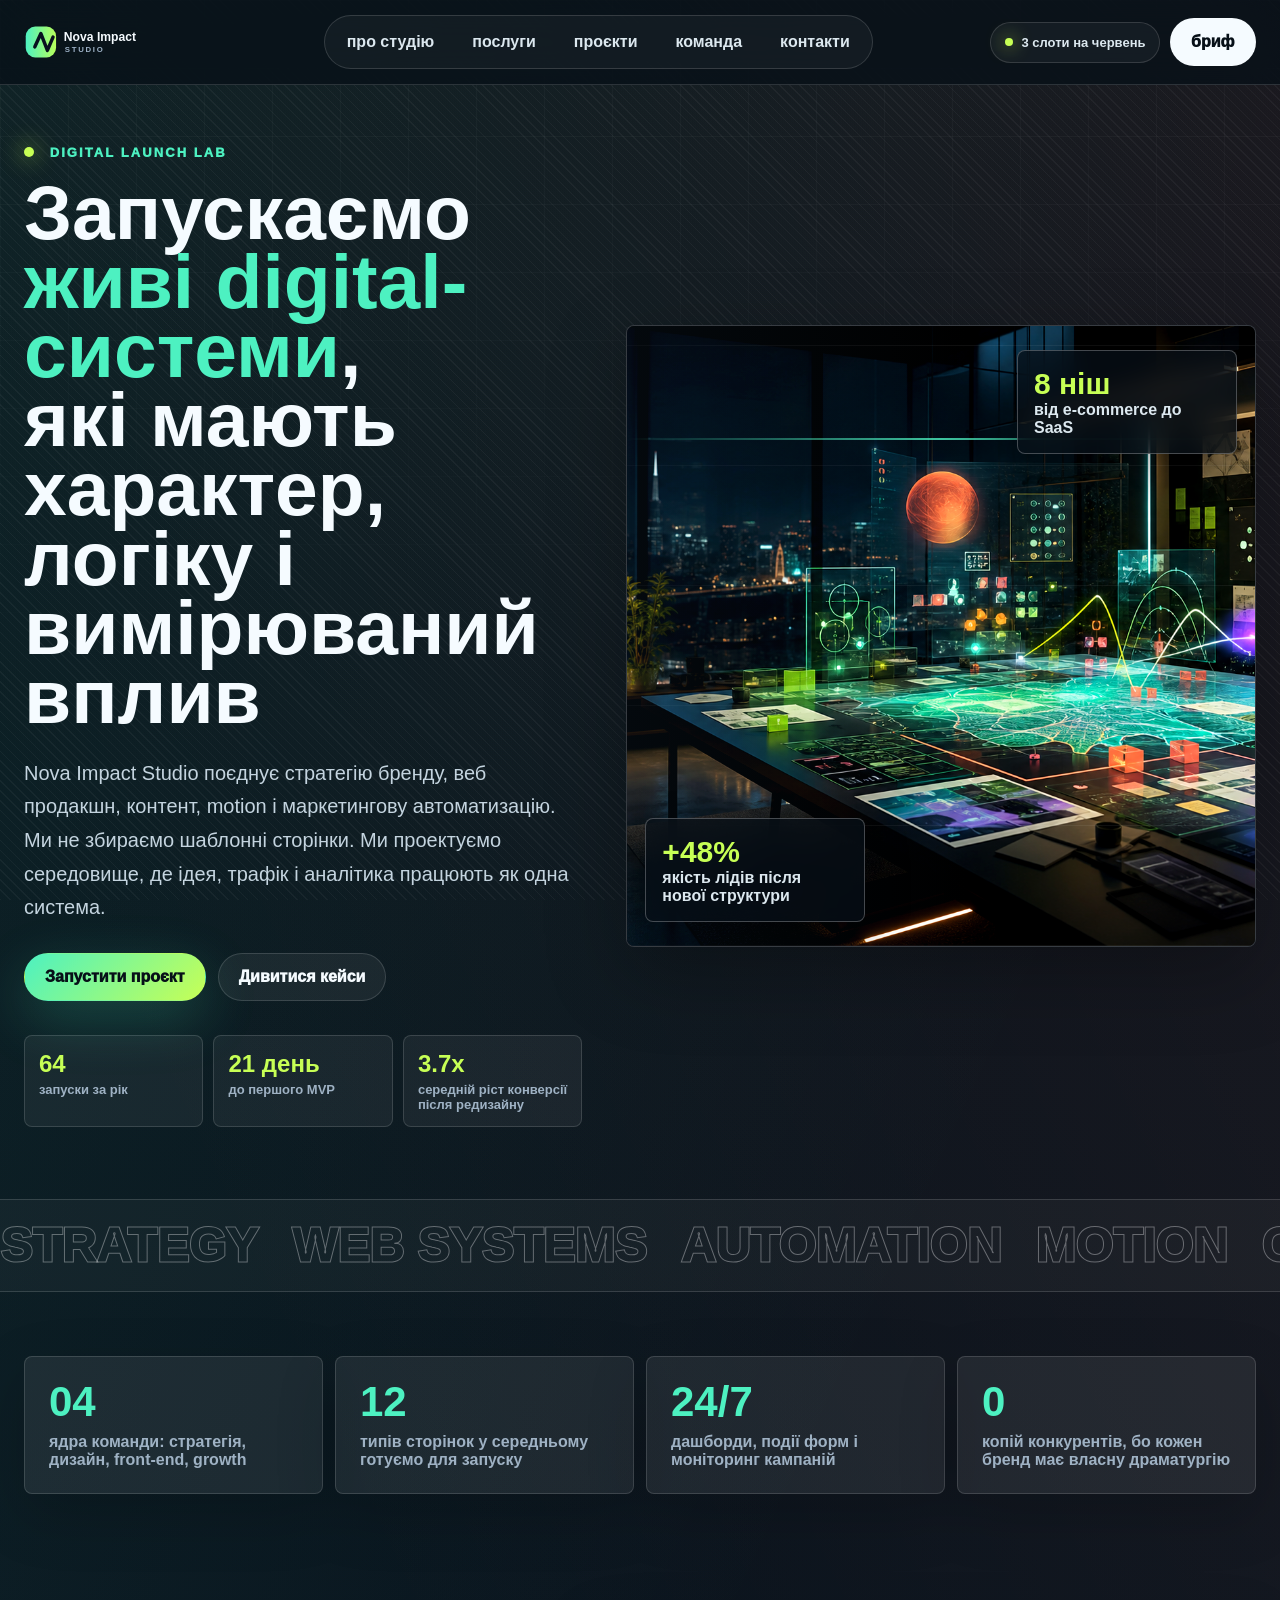
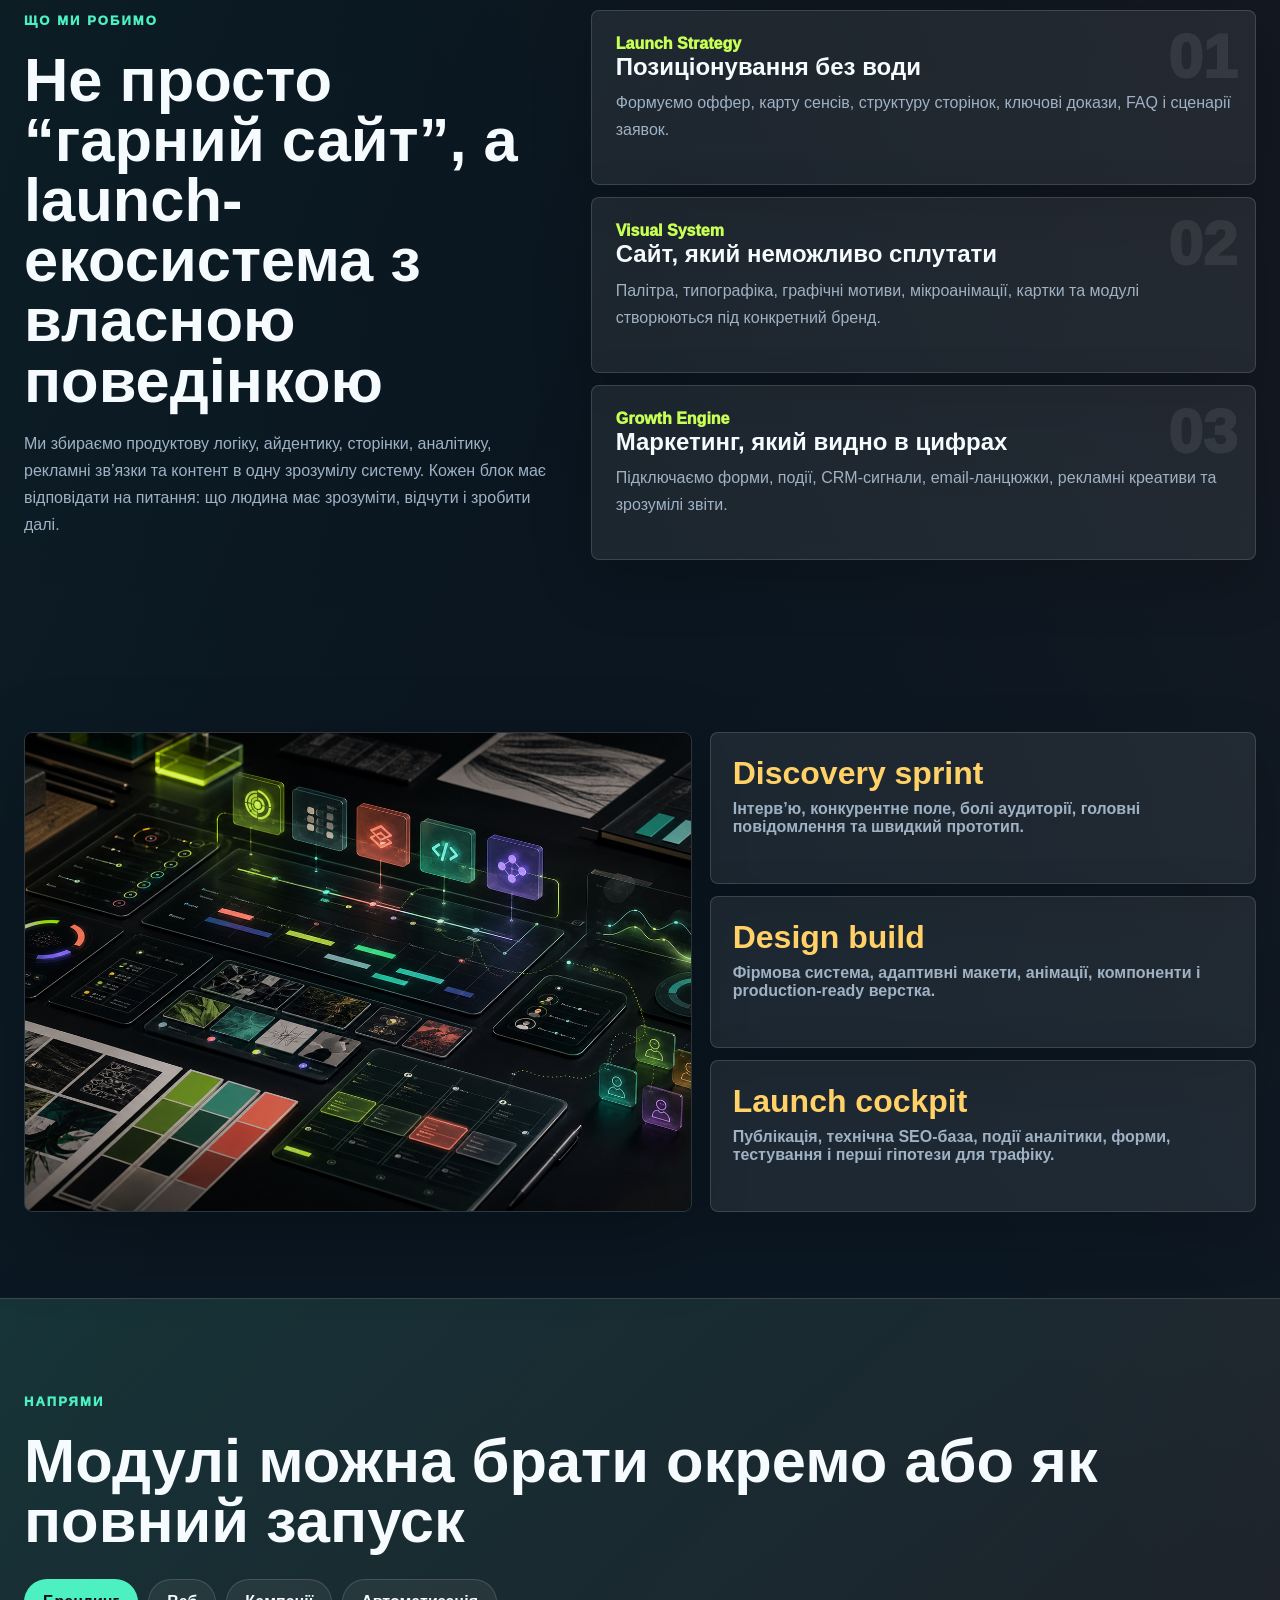
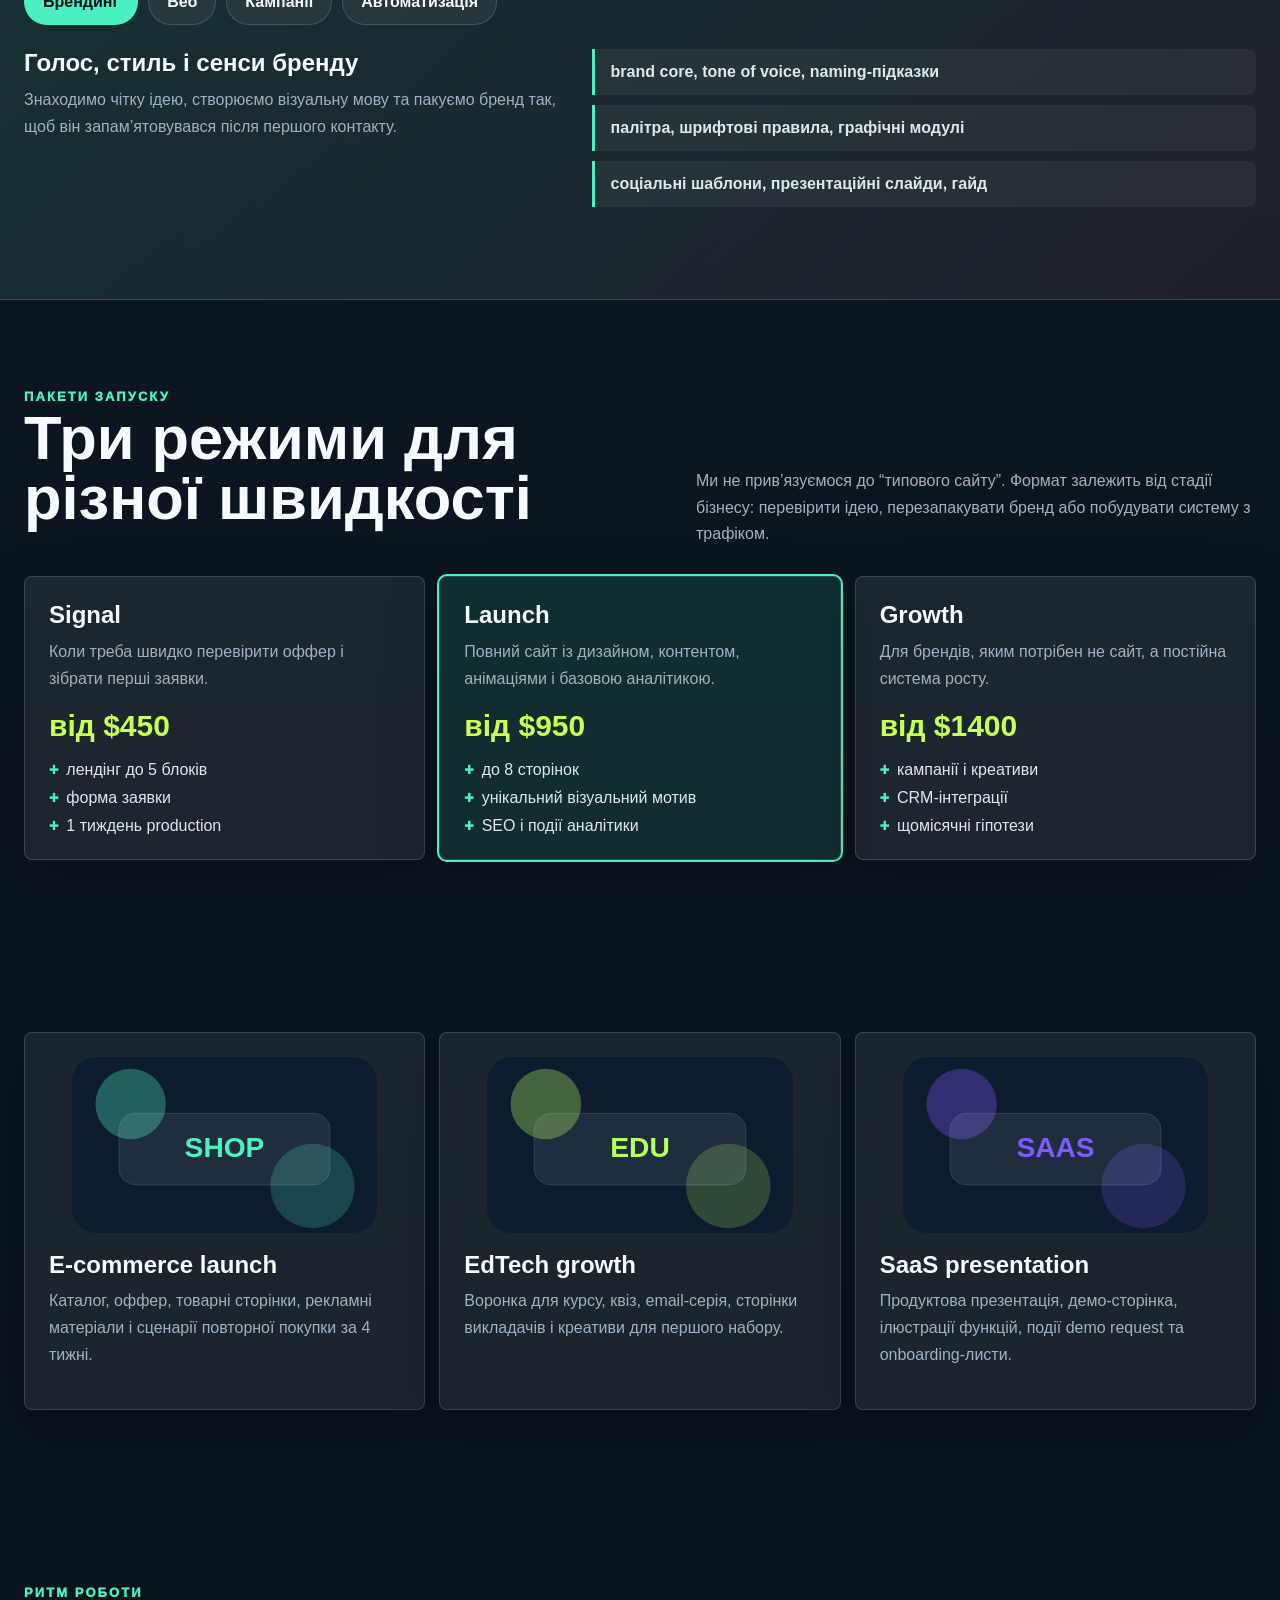
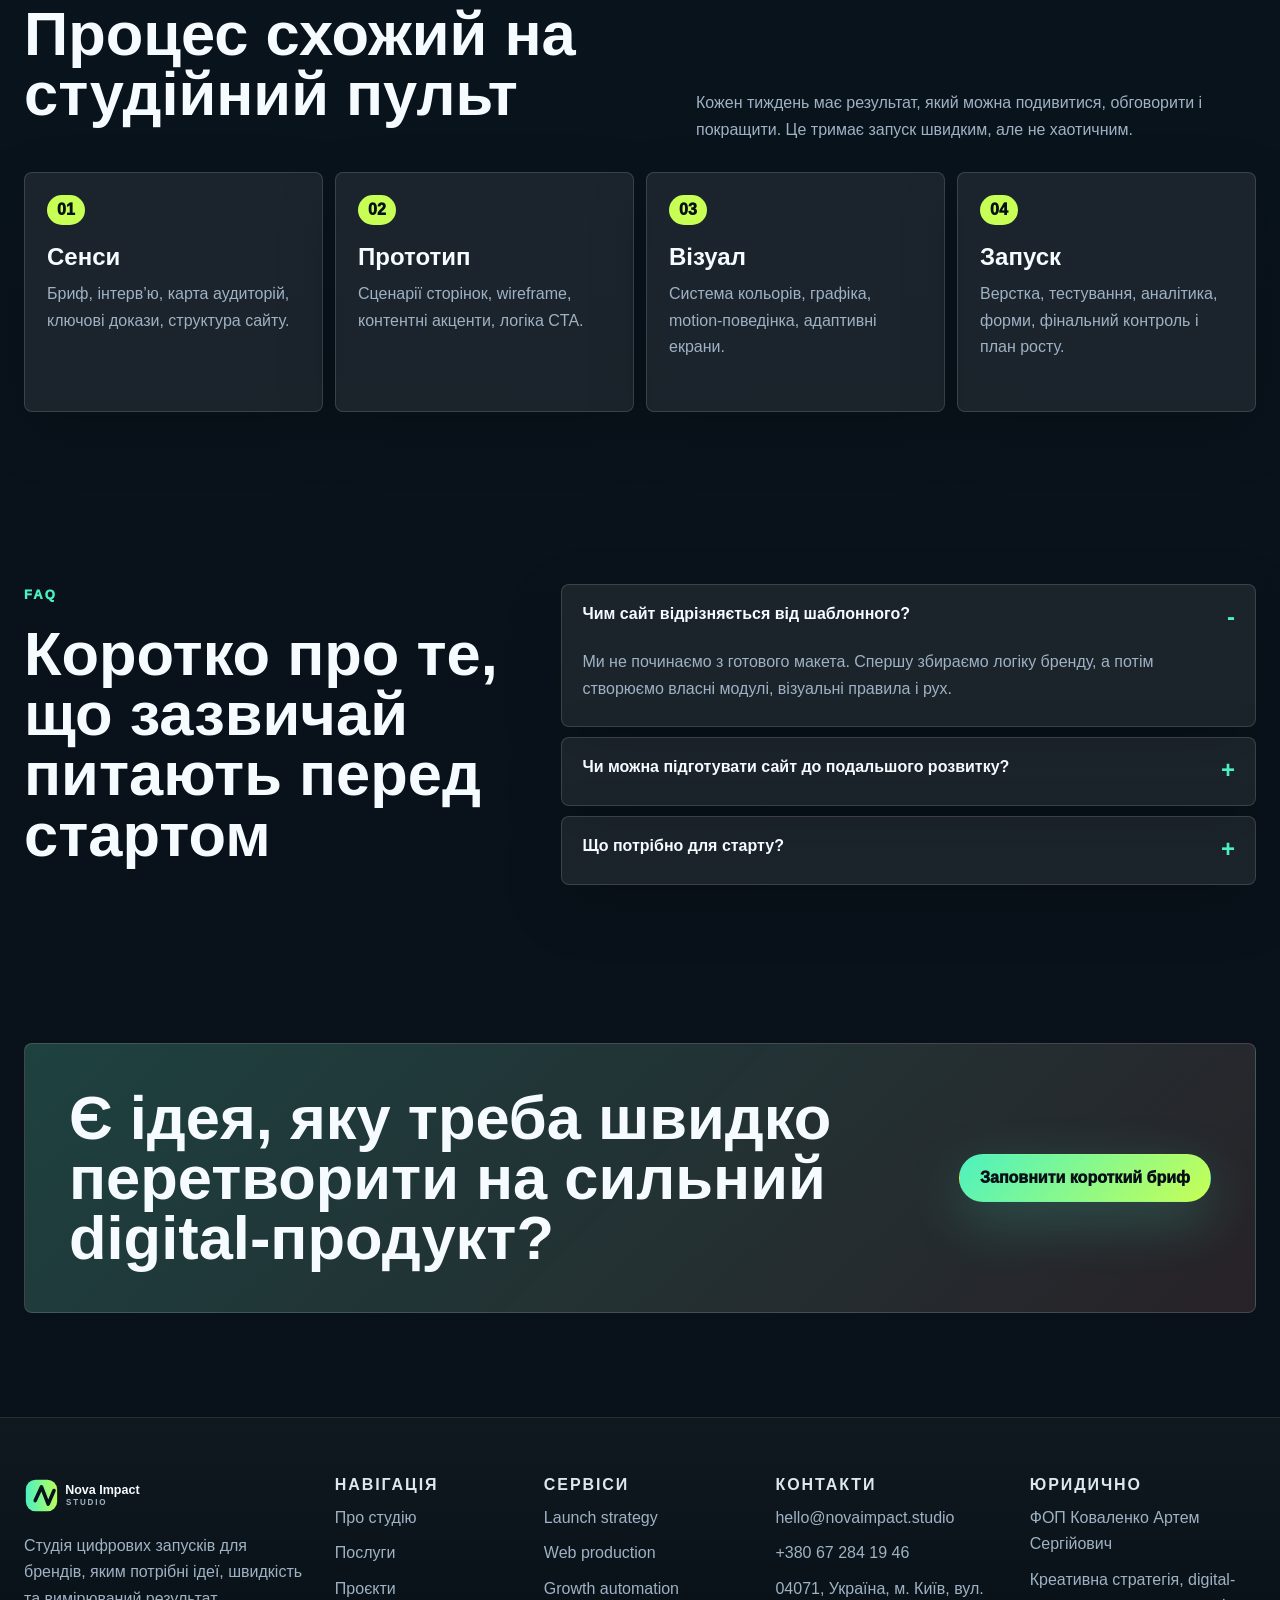
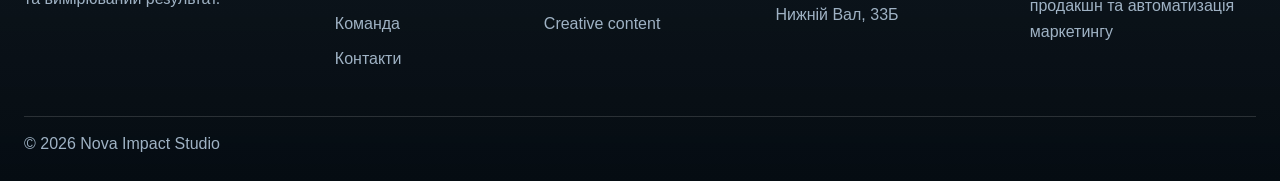
==== index.html @ 5af21e1a "first commit" ====
<!doctype html>
<html lang="uk-UA">
<head>
  <meta charset="UTF-8" />
  <meta name="viewport" content="width=device-width, initial-scale=1.0" />
  <meta name="generator" content="WordPress 6.8.2" />
  <meta name="robots" content="index, follow" />
  <title>Nova Impact Studio — digital launch lab</title>
  <meta name="description" content="Креативна digital-студія для запуску брендів, сайтів, кампаній та маркетингових систем." />
  <link rel="canonical" href="https://novaimpact.studio/" />
  <link rel="icon" href="/wp-content/themes/nova-impact/assets/img/favicon.svg" type="image/svg+xml" />
  <link rel="stylesheet" href="/wp-content/themes/nova-impact/assets/css/style.css" />
  <script defer src="/wp-includes/js/wp-polyfill.min.js"></script>
  <script defer src="/wp-content/themes/nova-impact/assets/js/main.js"></script>
</head>
<body>
  <div class="noise"></div>
  <header class="site-header">
    <div class="wrap nav">
      <a class="brand" href="/" aria-label="Nova Impact Studio home"><img class="logo" src="/wp-content/themes/nova-impact/assets/img/logo.svg" alt="Nova Impact Studio" /></a>
      <button class="burger" aria-label="Відкрити меню" aria-expanded="false"><span></span><span></span></button>
      <nav class="menu" aria-label="Головне меню">
        <a href="/about/">про студію</a><a href="/services/">послуги</a><a href="/cases/">проєкти</a><a href="/career/">команда</a><a href="/contacts/">контакти</a>
      </nav>
      <div class="header-tools"><span class="status-pill">3 слоти на червень</span><a class="nav-cta magnetic" href="/contacts/">бриф</a></div>
    </div>
  </header>

  <main>
    <section class="hero wrap">
      <div class="hero-copy reveal-now">
        <div class="kicker"><span></span> DIGITAL LAUNCH LAB</div>
        <h1>Запускаємо<br><em>живі digital-системи</em>,<br>які мають характер,<br>логіку і вимірюваний вплив</h1>
        <p class="lead">Nova Impact Studio поєднує стратегію бренду, веб продакшн, контент, motion і маркетингову автоматизацію. Ми не збираємо шаблонні сторінки. Ми проектуємо середовище, де ідея, трафік і аналітика працюють як одна система.</p>
        <div class="hero-actions"><a class="btn primary magnetic" href="/contacts/">Запустити проєкт</a><a class="btn ghost" href="/cases/">Дивитися кейси</a></div>
        <div class="hero-proof">
          <div><b>64</b><span>запуски за рік</span></div>
          <div><b>21 день</b><span>до першого MVP</span></div>
          <div><b>3.7x</b><span>середній ріст конверсії після редизайну</span></div>
        </div>
      </div>
      <div class="hero-media reveal-now">
        <img src="/wp-content/themes/nova-impact/assets/img/nova-lab-hero.png" alt="Digital launch lab with strategy table and interface panels" />
        <div class="scan-line"></div>
        <div class="signal-card a"><b>+48%</b><span>якість лідів після нової структури</span></div>
        <div class="signal-card b"><b>8 ніш</b><span>від e-commerce до SaaS</span></div>
      </div>
    </section>

    <section class="marquee" aria-label="Напрями роботи"><div><span>strategy</span><span>web systems</span><span>automation</span><span>motion</span><span>content lab</span><span>analytics</span><span>launch sprint</span><span>strategy</span><span>web systems</span><span>automation</span><span>motion</span><span>content lab</span><span>analytics</span><span>launch sprint</span></div></section>

    <section class="stats wrap reveal">
      <div><b>04</b><span>ядра команди: стратегія, дизайн, front-end, growth</span></div>
      <div><b>12</b><span>типів сторінок у середньому готуємо для запуску</span></div>
      <div><b>24/7</b><span>дашборди, події форм і моніторинг кампаній</span></div>
      <div><b>0</b><span>копій конкурентів, бо кожен бренд має власну драматургію</span></div>
    </section>

    <section class="section wrap split reveal">
      <div>
        <p class="eyebrow">що ми робимо</p>
        <h2>Не просто “гарний сайт”, а launch-екосистема з власною поведінкою</h2>
        <p>Ми збираємо продуктову логіку, айдентику, сторінки, аналітику, рекламні зв’язки та контент в одну зрозумілу систему. Кожен блок має відповідати на питання: що людина має зрозуміти, відчути і зробити далі.</p>
      </div>
      <div class="feature-stack">
        <article data-index="01"><span>Launch Strategy</span><h3>Позиціонування без води</h3><p>Формуємо оффер, карту сенсів, структуру сторінок, ключові докази, FAQ і сценарії заявок.</p></article>
        <article data-index="02"><span>Visual System</span><h3>Сайт, який неможливо сплутати</h3><p>Палітра, типографіка, графічні мотиви, мікроанімації, картки та модулі створюються під конкретний бренд.</p></article>
        <article data-index="03"><span>Growth Engine</span><h3>Маркетинг, який видно в цифрах</h3><p>Підключаємо форми, події, CRM-сигнали, email-ланцюжки, рекламні креативи та зрозумілі звіти.</p></article>
      </div>
    </section>

    <section class="section wrap system-showcase reveal">
      <div class="system-image"><img src="/wp-content/themes/nova-impact/assets/img/nova-system-map.png" alt="Studio process dashboard with campaign system map" /></div>
      <div class="metric-strip">
        <div><b>Discovery sprint</b><span>Інтерв’ю, конкурентне поле, болі аудиторії, головні повідомлення та швидкий прототип.</span></div>
        <div><b>Design build</b><span>Фірмова система, адаптивні макети, анімації, компоненти і production-ready верстка.</span></div>
        <div><b>Launch cockpit</b><span>Публікація, технічна SEO-база, події аналітики, форми, тестування і перші гіпотези для трафіку.</span></div>
      </div>
    </section>

    <section class="services-band reveal">
      <div class="wrap">
        <p class="eyebrow">напрями</p>
        <h2>Модулі можна брати окремо або як повний запуск</h2>
        <div class="service-tabs">
          <button class="active" data-tab="brand">Брендинг</button><button data-tab="web">Веб</button><button data-tab="ads">Кампанії</button><button data-tab="auto">Автоматизація</button>
        </div>
        <div class="tab-panels">
          <article class="active" data-panel="brand"><div><h3>Голос, стиль і сенси бренду</h3><p>Знаходимо чітку ідею, створюємо візуальну мову та пакуємо бренд так, щоб він запам’ятовувався після першого контакту.</p></div><ul class="tab-list"><li>brand core, tone of voice, naming-підказки</li><li>палітра, шрифтові правила, графічні модулі</li><li>соціальні шаблони, презентаційні слайди, гайд</li></ul></article>
          <article data-panel="web"><div><h3>Швидкі сайти з характером</h3><p>Лендінги, корпоративні сайти, каталоги й міні-портали з адаптивністю, SEO-структурою та мікроанімаціями.</p></div><ul class="tab-list"><li>прототипи, UX-карта і контентна логіка</li><li>HTML/CSS/JS і модульна структура</li><li>адаптив, швидкість, базова доступність</li></ul></article>
          <article data-panel="ads"><div><h3>Креативи для performance</h3><p>Готуємо рекламні зв’язки, банери, відео-сценарії, UGC-брифи та посадкові сторінки під конкретну гіпотезу.</p></div><ul class="tab-list"><li>Meta, Google, TikTok, LinkedIn</li><li>пакети креативів під різні кути оффера</li><li>A/B-версії перших екранів і CTA</li></ul></article>
          <article data-panel="auto"><div><h3>Маркетинг без хаосу</h3><p>Інтегруємо форми, CRM, поштові ланцюжки, події аналітики та прості дашборди для рішень без здогадок.</p></div><ul class="tab-list"><li>lead-routing, CRM-поля, Telegram/Email alerts</li><li>події GA4, Pixel, конверсійні цілі</li><li>дашборд для команди і щотижневі сигнали</li></ul></article>
        </div>
      </div>
    </section>

    <section class="section wrap">
      <div class="section-head reveal"><div><p class="eyebrow">пакети запуску</p><h2>Три режими для різної швидкості</h2></div><p>Ми не прив’язуємося до “типового сайту”. Формат залежить від стадії бізнесу: перевірити ідею, перезапакувати бренд або побудувати систему з трафіком.</p></div>
      <div class="price-grid reveal">
        <article><h3>Signal</h3><p>Коли треба швидко перевірити оффер і зібрати перші заявки.</p><b>від $450</b><ul><li>лендінг до 5 блоків</li><li>форма заявки</li><li>1 тиждень production</li></ul></article>
        <article class="featured"><h3>Launch</h3><p>Повний сайт із дизайном, контентом, анімаціями і базовою аналітикою.</p><b>від $950</b><ul><li>до 8 сторінок</li><li>унікальний візуальний мотив</li><li>SEO і події аналітики</li></ul></article>
        <article><h3>Growth</h3><p>Для брендів, яким потрібен не сайт, а постійна система росту.</p><b>від $1400</b><ul><li>кампанії і креативи</li><li>CRM-інтеграції</li><li>щомісячні гіпотези</li></ul></article>
      </div>
    </section>

    <section class="section wrap cards reveal">
      <article><img src="/wp-content/themes/nova-impact/assets/img/card-commerce.svg" alt="E-commerce" /><h3>E-commerce launch</h3><p>Каталог, оффер, товарні сторінки, рекламні матеріали і сценарії повторної покупки за 4 тижні.</p></article>
      <article><img src="/wp-content/themes/nova-impact/assets/img/card-edu.svg" alt="Education" /><h3>EdTech growth</h3><p>Воронка для курсу, квіз, email-серія, сторінки викладачів і креативи для першого набору.</p></article>
      <article><img src="/wp-content/themes/nova-impact/assets/img/card-saas.svg" alt="SaaS" /><h3>SaaS presentation</h3><p>Продуктова презентація, демо-сторінка, ілюстрації функцій, події demo request та onboarding-листи.</p></article>
    </section>

    <section class="section wrap reveal">
      <div class="section-head"><div><p class="eyebrow">ритм роботи</p><h2>Процес схожий на студійний пульт</h2></div><p>Кожен тиждень має результат, який можна подивитися, обговорити і покращити. Це тримає запуск швидким, але не хаотичним.</p></div>
      <div class="timeline">
        <article class="timeline-card"><h3>Сенси</h3><p>Бриф, інтерв’ю, карта аудиторій, ключові докази, структура сайту.</p></article>
        <article class="timeline-card"><h3>Прототип</h3><p>Сценарії сторінок, wireframe, контентні акценти, логіка CTA.</p></article>
        <article class="timeline-card"><h3>Візуал</h3><p>Система кольорів, графіка, motion-поведінка, адаптивні екрани.</p></article>
        <article class="timeline-card"><h3>Запуск</h3><p>Верстка, тестування, аналітика, форми, фінальний контроль і план росту.</p></article>
      </div>
    </section>

    <section class="section wrap faq-grid reveal">
      <div><p class="eyebrow">FAQ</p><h2>Коротко про те, що зазвичай питають перед стартом</h2></div>
      <div class="faq-list">
        <article class="faq-item open"><button type="button">Чим сайт відрізняється від шаблонного?</button><p>Ми не починаємо з готового макета. Спершу збираємо логіку бренду, а потім створюємо власні модулі, візуальні правила і рух.</p></article>
        <article class="faq-item"><button type="button">Чи можна підготувати сайт до подальшого розвитку?</button><p>Так. Ми збираємо сторінки модульно, щоб після запуску можна було додавати нові секції, посадкові сторінки і контент без ламання стилю.</p></article>
        <article class="faq-item"><button type="button">Що потрібно для старту?</button><p>Короткий бриф, приклади конкурентів, поточні матеріали бренду і розуміння, яку дію має зробити користувач.</p></article>
      </div>
    </section>

    <section class="cta wrap reveal">
      <h2>Є ідея, яку треба швидко перетворити на сильний digital-продукт?</h2>
      <a class="btn primary magnetic" href="/contacts/">Заповнити короткий бриф</a>
    </section>
  </main>

  <footer class="site-footer">
    <div class="wrap footer-grid">
      <div><img class="footer-logo" src="/wp-content/themes/nova-impact/assets/img/logo.svg" alt="Nova Impact Studio" /><p>Студія цифрових запусків для брендів, яким потрібні ідеї, швидкість та вимірюваний результат.</p></div>
      <div><h3>Навігація</h3><a href="/about/">Про студію</a><a href="/services/">Послуги</a><a href="/cases/">Проєкти</a><a href="/career/">Команда</a><a href="/contacts/">Контакти</a></div>
      <div><h3>Сервіси</h3><a href="/services/">Launch strategy</a><a href="/services/">Web production</a><a href="/services/">Growth automation</a><a href="/services/">Creative content</a></div>
      <div><h3>Контакти</h3><a href="mailto:hello@novaimpact.studio">hello@novaimpact.studio</a><a href="tel:+380672841946">+380 67 284 19 46</a><p>04071, Україна, м. Київ, вул. Нижній Вал, 33Б</p></div>
      <div><h3>Юридично</h3><p>ФОП Коваленко Артем Сергійович</p><p>Креативна стратегія, digital-продакшн та автоматизація маркетингу</p></div>
    </div>
    <div class="wrap footer-bottom"><span>© 2026 Nova Impact Studio</span></div>
  </footer>
</body>
</html>
---- wp-content/themes/nova-impact/assets/css/style.css ----
:root {
  --bg: #071018;
  --panel: #0e1824;
  --panel-2: #132333;
  --ink: #f5fbff;
  --muted: #9fb2c4;
  --soft: #dce8ef;
  --mint: #4df1c1;
  --lime: #c7ff55;
  --coral: #ff6f5f;
  --amber: #ffd166;
  --violet: #8c6cff;
  --line: rgba(255, 255, 255, .14);
  --glass: rgba(255, 255, 255, .075);
  --shadow: 0 26px 80px rgba(0, 0, 0, .28);
  --max: 1240px;
}

* { box-sizing: border-box; }
html { scroll-behavior: smooth; }
body {
  margin: 0;
  font-family: Inter, Arial, Helvetica, sans-serif;
  background:
    linear-gradient(115deg, rgba(77, 241, 193, .08), transparent 35%),
    linear-gradient(245deg, rgba(255, 111, 95, .08), transparent 38%),
    linear-gradient(180deg, #071018 0%, #0b1722 42%, #081018 100%);
  color: var(--ink);
  overflow-x: hidden;
}
body::before {
  content: "";
  position: fixed;
  inset: 0;
  pointer-events: none;
  z-index: -2;
  background-image:
    linear-gradient(rgba(255,255,255,.045) 1px, transparent 1px),
    linear-gradient(90deg, rgba(255,255,255,.035) 1px, transparent 1px);
  background-size: 68px 68px;
  mask-image: linear-gradient(to bottom, rgba(0,0,0,.9), transparent 82%);
}
.noise {
  position: fixed;
  inset: 0;
  opacity: .045;
  pointer-events: none;
  z-index: -1;
  background-image: repeating-linear-gradient(45deg, #fff 0 1px, transparent 1px 7px);
}

.wrap { width: calc(100% - 48px); max-width: var(--max); margin: auto; }
a { color: inherit; text-decoration: none; }
img { display: block; max-width: 100%; }
h1, h2, h3, p { margin-top: 0; }
h1 {
  font-size: clamp(46px, 6vw, 86px);
  line-height: .9;
  letter-spacing: 0;
  margin-bottom: 26px;
  overflow-wrap: anywhere;
}
h2 {
  font-size: clamp(34px, 4.8vw, 66px);
  line-height: .98;
  letter-spacing: 0;
  margin-bottom: 20px;
}
h3 { font-size: 24px; line-height: 1.15; margin-bottom: 10px; }
p { color: var(--muted); line-height: 1.68; }

.site-header {
  position: sticky;
  top: 0;
  z-index: 40;
  background: rgba(7, 16, 24, .78);
  backdrop-filter: blur(18px);
  border-bottom: 1px solid var(--line);
}
.nav { min-height: 84px; display: flex; align-items: center; justify-content: space-between; gap: 22px; }
.brand { display: inline-flex; align-items: center; gap: 14px; flex: 0 0 auto; }
.logo { width: 182px; }
.menu { display: flex; align-items: center; gap: 8px; padding: 7px; border: 1px solid var(--line); background: rgba(255,255,255,.04); border-radius: 999px; }
.menu a {
  color: var(--soft);
  font-weight: 850;
  text-transform: lowercase;
  padding: 10px 15px;
  border-radius: 999px;
  transition: .22s ease;
}
.menu a:hover, .menu a.active { background: rgba(77,241,193,.14); color: var(--mint); }
.header-tools { display: flex; align-items: center; gap: 10px; }
.status-pill {
  display: inline-flex;
  align-items: center;
  gap: 8px;
  color: var(--soft);
  font-size: 13px;
  font-weight: 850;
  border: 1px solid var(--line);
  background: rgba(255,255,255,.045);
  border-radius: 999px;
  padding: 12px 14px;
}
.status-pill::before {
  content: "";
  width: 8px;
  height: 8px;
  background: var(--lime);
  border-radius: 50%;
  box-shadow: 0 0 18px var(--lime);
}
.nav-cta, .btn {
  display: inline-flex;
  align-items: center;
  justify-content: center;
  min-height: 48px;
  border-radius: 999px;
  padding: 14px 20px;
  font-weight: 950;
  border: 1px solid var(--line);
  transition: transform .22s ease, background .22s ease, border-color .22s ease;
  text-align: center;
  max-width: 100%;
}
.nav-cta { background: var(--ink); color: #071018; }
.btn.primary { background: linear-gradient(135deg, var(--mint), var(--lime)); color: #071018; border-color: transparent; box-shadow: 0 18px 55px rgba(77, 241, 193, .22); }
.btn.ghost { background: rgba(255,255,255,.06); color: var(--ink); }
.btn.line { background: transparent; color: var(--soft); border-color: rgba(255,255,255,.22); }
.btn:hover, .nav-cta:hover { transform: translateY(-3px); }
.burger { display: none; border: 0; background: transparent; padding: 10px; }
.burger span { display: block; width: 28px; height: 2px; background: var(--ink); margin: 6px 0; }

.hero {
  min-height: calc(100vh - 84px);
  display: grid;
  grid-template-columns: .94fr 1.06fr;
  align-items: center;
  gap: 44px;
  padding: 60px 0 72px;
}
.hero-copy { min-width: 0; }
.hero-copy p, .page-hero p, .contact-card p, .cards p, .case-grid p {
  overflow-wrap: anywhere;
  word-break: break-word;
  hyphens: auto;
}
.kicker, .eyebrow {
  color: var(--mint);
  text-transform: uppercase;
  letter-spacing: .16em;
  font-size: 13px;
  font-weight: 950;
  margin-bottom: 18px;
}
.kicker span {
  display: inline-block;
  width: 10px;
  height: 10px;
  background: var(--lime);
  border-radius: 50%;
  margin-right: 10px;
  box-shadow: 0 0 22px var(--lime);
}
.hero h1 em { color: var(--mint); font-style: normal; }
.hero h1 { max-width: 720px; }
.lead { font-size: 20px; color: #c4d4df; max-width: 760px; }
.hero-actions { display: flex; flex-wrap: wrap; gap: 12px; margin-top: 28px; }
.hero-proof { display: grid; grid-template-columns: repeat(3, 1fr); gap: 10px; margin-top: 34px; max-width: 760px; }
.hero-proof div {
  border: 1px solid var(--line);
  background: rgba(255,255,255,.055);
  border-radius: 8px;
  padding: 14px;
}
.hero-proof b { display: block; color: var(--lime); font-size: 24px; }
.hero-proof span { display: block; color: var(--muted); font-weight: 800; font-size: 13px; margin-top: 4px; }
.hero-media {
  position: relative;
  min-height: 620px;
  border: 1px solid rgba(255,255,255,.18);
  border-radius: 8px;
  overflow: hidden;
  box-shadow: var(--shadow);
  background: #0b1118;
  isolation: isolate;
}
.hero-media img { width: 100%; height: 100%; min-height: 620px; object-fit: cover; filter: saturate(1.1) contrast(1.04); }
.hero-media::after {
  content: "";
  position: absolute;
  inset: 0;
  background:
    linear-gradient(90deg, rgba(7,16,24,.55), transparent 54%),
    repeating-linear-gradient(0deg, rgba(255,255,255,.06) 0 1px, transparent 1px 120px);
  mix-blend-mode: screen;
  pointer-events: none;
}
.signal-card {
  position: absolute;
  z-index: 2;
  width: 220px;
  padding: 16px;
  border: 1px solid rgba(255,255,255,.25);
  border-radius: 8px;
  background: rgba(7,16,24,.72);
  backdrop-filter: blur(14px);
  box-shadow: 0 18px 44px rgba(0,0,0,.28);
}
.signal-card b { display: block; font-size: 30px; color: var(--lime); }
.signal-card span { color: var(--soft); font-weight: 850; }
.signal-card.a { left: 18px; bottom: 24px; }
.signal-card.b { right: 18px; top: 24px; }
.scan-line {
  position: absolute;
  z-index: 2;
  left: 0;
  right: 0;
  top: 18%;
  height: 2px;
  background: linear-gradient(90deg, transparent, var(--mint), transparent);
  animation: scan 5.8s ease-in-out infinite;
  opacity: .8;
}
@keyframes scan { 50% { top: 82%; opacity: .35; } }

.marquee { border-block: 1px solid var(--line); overflow: hidden; background: rgba(255,255,255,.035); }
.marquee div { display: flex; gap: 34px; width: max-content; padding: 18px 0; animation: scroll 22s linear infinite; }
.marquee span { font-size: clamp(28px, 4vw, 48px); font-weight: 950; color: transparent; -webkit-text-stroke: 1px rgba(255,255,255,.34); text-transform: uppercase; white-space: nowrap; }
@keyframes scroll { from { transform: translateX(0); } to { transform: translateX(-50%); } }

.section { padding: 86px 0; }
.section-head { display: flex; justify-content: space-between; align-items: end; gap: 30px; margin-bottom: 28px; }
.section-head p { max-width: 560px; margin-bottom: 0; }
.stats { display: grid; grid-template-columns: repeat(4, 1fr); gap: 12px; padding: 64px 0 30px; }
.stats div, .feature-stack article, .cards article, .price-grid article, .case-grid article, .contact-card, .contact-form, .metric-strip div, .faq-item, .timeline-card, .team-card, .admin-like-panel {
  background: var(--glass);
  border: 1px solid var(--line);
  border-radius: 8px;
  box-shadow: 0 20px 60px rgba(0,0,0,.18);
}
.stats div { padding: 24px; }
.stats b { display: block; color: var(--mint); font-size: 42px; line-height: 1; }
.stats span { display: block; color: var(--muted); font-weight: 850; margin-top: 10px; }

.split { display: grid; grid-template-columns: .88fr 1.12fr; gap: 44px; align-items: start; }
.feature-stack { display: grid; gap: 12px; }
.feature-stack article { padding: 24px; position: relative; overflow: hidden; }
.feature-stack article::before {
  content: attr(data-index);
  position: absolute;
  right: 18px;
  top: 10px;
  color: rgba(255,255,255,.08);
  font-size: 62px;
  font-weight: 950;
}
.feature-stack span { color: var(--lime); font-weight: 950; }

.system-showcase { display: grid; grid-template-columns: 1.1fr .9fr; gap: 18px; align-items: stretch; }
.system-image { min-height: 480px; border-radius: 8px; overflow: hidden; border: 1px solid var(--line); box-shadow: var(--shadow); }
.system-image img { width: 100%; height: 100%; object-fit: cover; }
.metric-strip { display: grid; gap: 12px; }
.metric-strip div { padding: 22px; }
.metric-strip b { color: var(--amber); font-size: 32px; }
.metric-strip span { display: block; color: var(--muted); font-weight: 800; margin-top: 8px; }

.services-band {
  padding: 92px 0;
  background:
    linear-gradient(135deg, rgba(77,241,193,.11), rgba(255,111,95,.06)),
    rgba(255,255,255,.025);
  border-block: 1px solid var(--line);
}
.service-tabs { display: flex; flex-wrap: wrap; gap: 10px; margin: 28px 0 24px; }
.service-tabs button {
  border: 1px solid var(--line);
  background: rgba(255,255,255,.06);
  color: var(--ink);
  border-radius: 999px;
  padding: 13px 18px;
  font: inherit;
  font-weight: 900;
  cursor: pointer;
}
.service-tabs button.active { background: var(--mint); color: #071018; border-color: transparent; }
.tab-panels article { display: none; grid-template-columns: .9fr 1.1fr; gap: 24px; align-items: start; }
.tab-panels article.active { display: grid; }
.tab-list { display: grid; gap: 10px; margin: 0; padding: 0; list-style: none; }
.tab-list li { border-left: 3px solid var(--mint); background: rgba(255,255,255,.05); padding: 14px 16px; border-radius: 0 8px 8px 0; color: var(--soft); font-weight: 820; }

.cards, .price-grid { display: grid; grid-template-columns: repeat(3, 1fr); gap: 14px; }
.cards article, .price-grid article, .case-grid article, .team-card { padding: 24px; overflow: hidden; }
.cards img { height: 176px; width: 100%; object-fit: contain; margin-bottom: 18px; }
.price-grid article.featured { outline: 2px solid var(--mint); background: rgba(77,241,193,.11); }
.price-grid b { color: var(--lime); font-size: 30px; }
.price-grid ul { margin: 18px 0 0; padding: 0; list-style: none; display: grid; gap: 10px; color: var(--soft); }
.price-grid li::before { content: "+"; color: var(--mint); font-weight: 950; margin-right: 8px; }

.case-grid { display: grid; grid-template-columns: repeat(2, 1fr); gap: 14px; }
.case-grid article { min-height: 300px; display: flex; flex-direction: column; justify-content: space-between; position: relative; }
.case-grid article::after {
  content: "";
  position: absolute;
  inset: auto 0 0 0;
  height: 5px;
  background: linear-gradient(90deg, var(--mint), var(--lime), var(--coral));
}
.case-grid span { color: var(--mint); font-weight: 950; text-transform: uppercase; letter-spacing: .12em; font-size: 12px; }
.case-kpis { display: flex; flex-wrap: wrap; gap: 8px; margin-top: 18px; }
.case-kpis b { border: 1px solid var(--line); border-radius: 999px; padding: 8px 10px; color: var(--soft); background: rgba(255,255,255,.045); font-size: 13px; }

.timeline { display: grid; grid-template-columns: repeat(4, 1fr); gap: 12px; counter-reset: step; }
.timeline-card { padding: 22px; position: relative; min-height: 240px; }
.timeline-card::before {
  counter-increment: step;
  content: "0" counter(step);
  display: inline-flex;
  color: #071018;
  background: var(--lime);
  border-radius: 999px;
  padding: 6px 10px;
  font-weight: 950;
  margin-bottom: 18px;
}
.timeline-card p { margin-bottom: 0; }

.team-grid { display: grid; grid-template-columns: repeat(4, 1fr); gap: 12px; }
.team-card { min-height: 250px; }
.team-avatar {
  width: 68px;
  height: 68px;
  border: 1px solid var(--line);
  border-radius: 8px;
  margin-bottom: 18px;
  background:
    linear-gradient(135deg, rgba(77,241,193,.7), rgba(255,111,95,.65)),
    repeating-linear-gradient(45deg, transparent 0 8px, rgba(255,255,255,.12) 8px 10px);
}
.team-card small { display: block; color: var(--mint); text-transform: uppercase; letter-spacing: .12em; font-weight: 950; }

.faq-grid { display: grid; grid-template-columns: .85fr 1.15fr; gap: 24px; }
.faq-list { display: grid; gap: 10px; }
.faq-item { padding: 0; overflow: hidden; }
.faq-item button {
  width: 100%;
  border: 0;
  background: transparent;
  color: var(--ink);
  font: inherit;
  font-weight: 900;
  padding: 20px;
  display: flex;
  justify-content: space-between;
  gap: 14px;
  cursor: pointer;
  text-align: left;
}
.faq-item button::after { content: "+"; color: var(--mint); font-size: 24px; line-height: 1; }
.faq-item.open button::after { content: "-"; }
.faq-item p { display: none; padding: 0 20px 20px; margin: 0; }
.faq-item.open p { display: block; }

.cta {
  margin: 72px auto 104px;
  padding: 44px;
  border: 1px solid var(--line);
  border-radius: 8px;
  background:
    linear-gradient(135deg, rgba(77,241,193,.18), rgba(255,111,95,.09)),
    rgba(255,255,255,.045);
  display: flex;
  align-items: center;
  justify-content: space-between;
  gap: 26px;
}
.cta h2 { max-width: 850px; margin: 0; }

.page-hero { padding: 118px 0 48px; }
.page-hero h1 { max-width: 1080px; }
.page-hero p { max-width: 850px; font-size: 20px; }
.contact-grid { display: grid; grid-template-columns: .82fr 1.18fr; gap: 18px; }
.contact-card, .contact-form { padding: 26px; }
.contact-card a { color: var(--ink); }
.contact-form { display: grid; gap: 14px; }
.contact-form label { display: grid; gap: 8px; color: var(--muted); font-weight: 850; }
.contact-form input, .contact-form textarea, .contact-form select {
  width: 100%;
  border: 1px solid var(--line);
  border-radius: 8px;
  background: rgba(255,255,255,.08);
  color: var(--ink);
  padding: 15px 16px;
  font: inherit;
}
.contact-form textarea { min-height: 150px; resize: vertical; }

.admin-like-panel { padding: 24px; display: grid; gap: 12px; }
.admin-row {
  display: grid;
  grid-template-columns: 130px 1fr 90px;
  gap: 10px;
  align-items: center;
  color: var(--soft);
  border-bottom: 1px solid var(--line);
  padding-bottom: 10px;
}
.admin-row:last-child { border-bottom: 0; padding-bottom: 0; }
.admin-row code { color: var(--lime); }

.site-footer {
  border-top: 1px solid var(--line);
  padding: 58px 0 28px;
  background:
    linear-gradient(180deg, rgba(255,255,255,.035), rgba(0,0,0,.24)),
    #071018;
}
.footer-grid { display: grid; grid-template-columns: 1.25fr .8fr .9fr 1fr 1fr; gap: 28px; }
.footer-grid h3 { font-size: 16px; text-transform: uppercase; letter-spacing: .12em; color: var(--soft); }
.footer-grid a, .footer-grid p { display: block; color: var(--muted); line-height: 1.65; margin: 0 0 9px; }
.footer-logo { width: 188px; margin-bottom: 18px; }
.footer-bottom { border-top: 1px solid var(--line); margin-top: 34px; padding-top: 18px; display: flex; justify-content: space-between; color: var(--muted); gap: 18px; }

.reveal { opacity: 0; transform: translateY(26px); transition: .7s ease; }
.reveal.is-visible, .reveal-now { opacity: 1; transform: none; }
.magnetic { will-change: transform; }

.wp-login-page {
  background: #f0f0f1;
  color: #3c434a;
  font-family: Arial, Helvetica, sans-serif;
  min-height: 100vh;
}
.wp-login-page::before, .wp-login-page .noise { display: none; }
.wp-login-wrap { width: 360px; max-width: calc(100% - 32px); margin: 0 auto; padding: 8vh 0 40px; }
.wp-logo {
  width: 88px;
  height: 88px;
  margin: 0 auto 26px;
  border: 4px solid #50575e;
  border-radius: 50%;
  display: grid;
  place-items: center;
  color: #50575e;
  font-family: Georgia, serif;
  font-size: 58px;
  font-weight: 700;
  line-height: 1;
}
.wp-login-card {
  background: #fff;
  border: 1px solid #c3c4c7;
  box-shadow: 0 1px 3px rgba(0,0,0,.08);
  padding: 26px 24px 28px;
}
.wp-login-card label { display: block; color: #1d2327; font-size: 14px; margin-bottom: 8px; }
.wp-login-card input[type="text"], .wp-login-card input[type="password"] {
  width: 100%;
  min-height: 45px;
  border: 1px solid #8c8f94;
  box-shadow: 0 0 0 transparent;
  border-radius: 0;
  font-size: 24px;
  line-height: 1.33333333;
  padding: 3px 8px;
  margin: 0 0 20px;
  background: #fff;
  color: #2c3338;
}
.wp-pass-row { position: relative; }
.wp-eye {
  position: absolute;
  right: 7px;
  top: 31px;
  width: 38px;
  height: 38px;
  border: 0;
  background: transparent;
  color: #3858e9;
  font-size: 20px;
  cursor: pointer;
}
.wp-login-actions { display: flex; align-items: center; justify-content: space-between; gap: 14px; }
.wp-remember { display: inline-flex; align-items: center; gap: 8px; color: #1d2327; }
.wp-remember input { width: 18px; height: 18px; margin: 0; }
.wp-submit {
  min-height: 44px;
  background: #3858e9;
  border: 1px solid #3858e9;
  color: #fff;
  border-radius: 3px;
  padding: 0 16px;
  font-weight: 700;
  font-size: 14px;
  cursor: pointer;
}
.wp-links { margin: 22px 0 0; display: grid; gap: 18px; font-size: 14px; }
.wp-links a { color: #50575e; }
.wp-policy { text-align: center; margin: 48px 0 28px; }
.wp-policy a { color: #3858e9; text-decoration: underline; }
.wp-language { display: flex; align-items: center; justify-content: center; gap: 8px; }
.wp-language select {
  width: 200px;
  min-height: 46px;
  border: 1px solid #8c8f94;
  background: #fff;
  color: #2c3338;
  padding: 0 12px;
}
.wp-language button {
  min-height: 46px;
  border: 1px solid #3858e9;
  background: transparent;
  color: #3858e9;
  padding: 0 16px;
  border-radius: 3px;
  font-weight: 600;
}

@media (max-width: 1040px) {
  .header-tools .status-pill { display: none; }
  .hero, .split, .system-showcase, .faq-grid, .contact-grid { grid-template-columns: 1fr; }
  .hero { min-height: auto; }
  .hero-media, .hero-media img { min-height: 460px; }
  .stats, .timeline, .team-grid { grid-template-columns: repeat(2, 1fr); }
  .footer-grid { grid-template-columns: repeat(2, 1fr); }
}

@media (max-width: 780px) {
  .wrap { width: calc(100% - 28px); max-width: var(--max); }
  .nav { min-height: 76px; }
  .logo { width: 160px; }
  .burger { display: block; }
  .menu {
    position: fixed;
    inset: 76px 14px auto;
    display: none;
    flex-direction: column;
    align-items: stretch;
    border-radius: 8px;
    padding: 12px;
    background: #0b1722;
  }
  .menu.open { display: flex; }
  .header-tools .nav-cta { display: none; }
  h1 { font-size: clamp(38px, 11vw, 54px); }
  h2 { font-size: clamp(32px, 10vw, 48px); }
  .hero { padding: 44px 0 58px; }
  .hero-copy { width: 100%; max-width: 100%; overflow: visible; }
  .hero-proof, .stats, .cards, .price-grid, .case-grid, .timeline, .team-grid { grid-template-columns: 1fr; }
  .tab-panels article { grid-template-columns: 1fr; }
  .section-head, .cta, .footer-bottom { display: grid; }
  .cta { padding: 28px; }
  .signal-card { position: static; margin: 10px; width: auto; }
  .hero-media { min-height: auto; }
  .hero-media img { min-height: 380px; }
  .hero-actions { display: grid; grid-template-columns: 1fr; }
  .hero-actions .btn { width: 100%; }
  .lead, .hero-actions, .hero-proof { max-width: min(330px, calc(100vw - 72px)); }
  .lead { font-size: 17px; }
  .footer-grid { grid-template-columns: 1fr; }
  .admin-row { grid-template-columns: 1fr; }
}
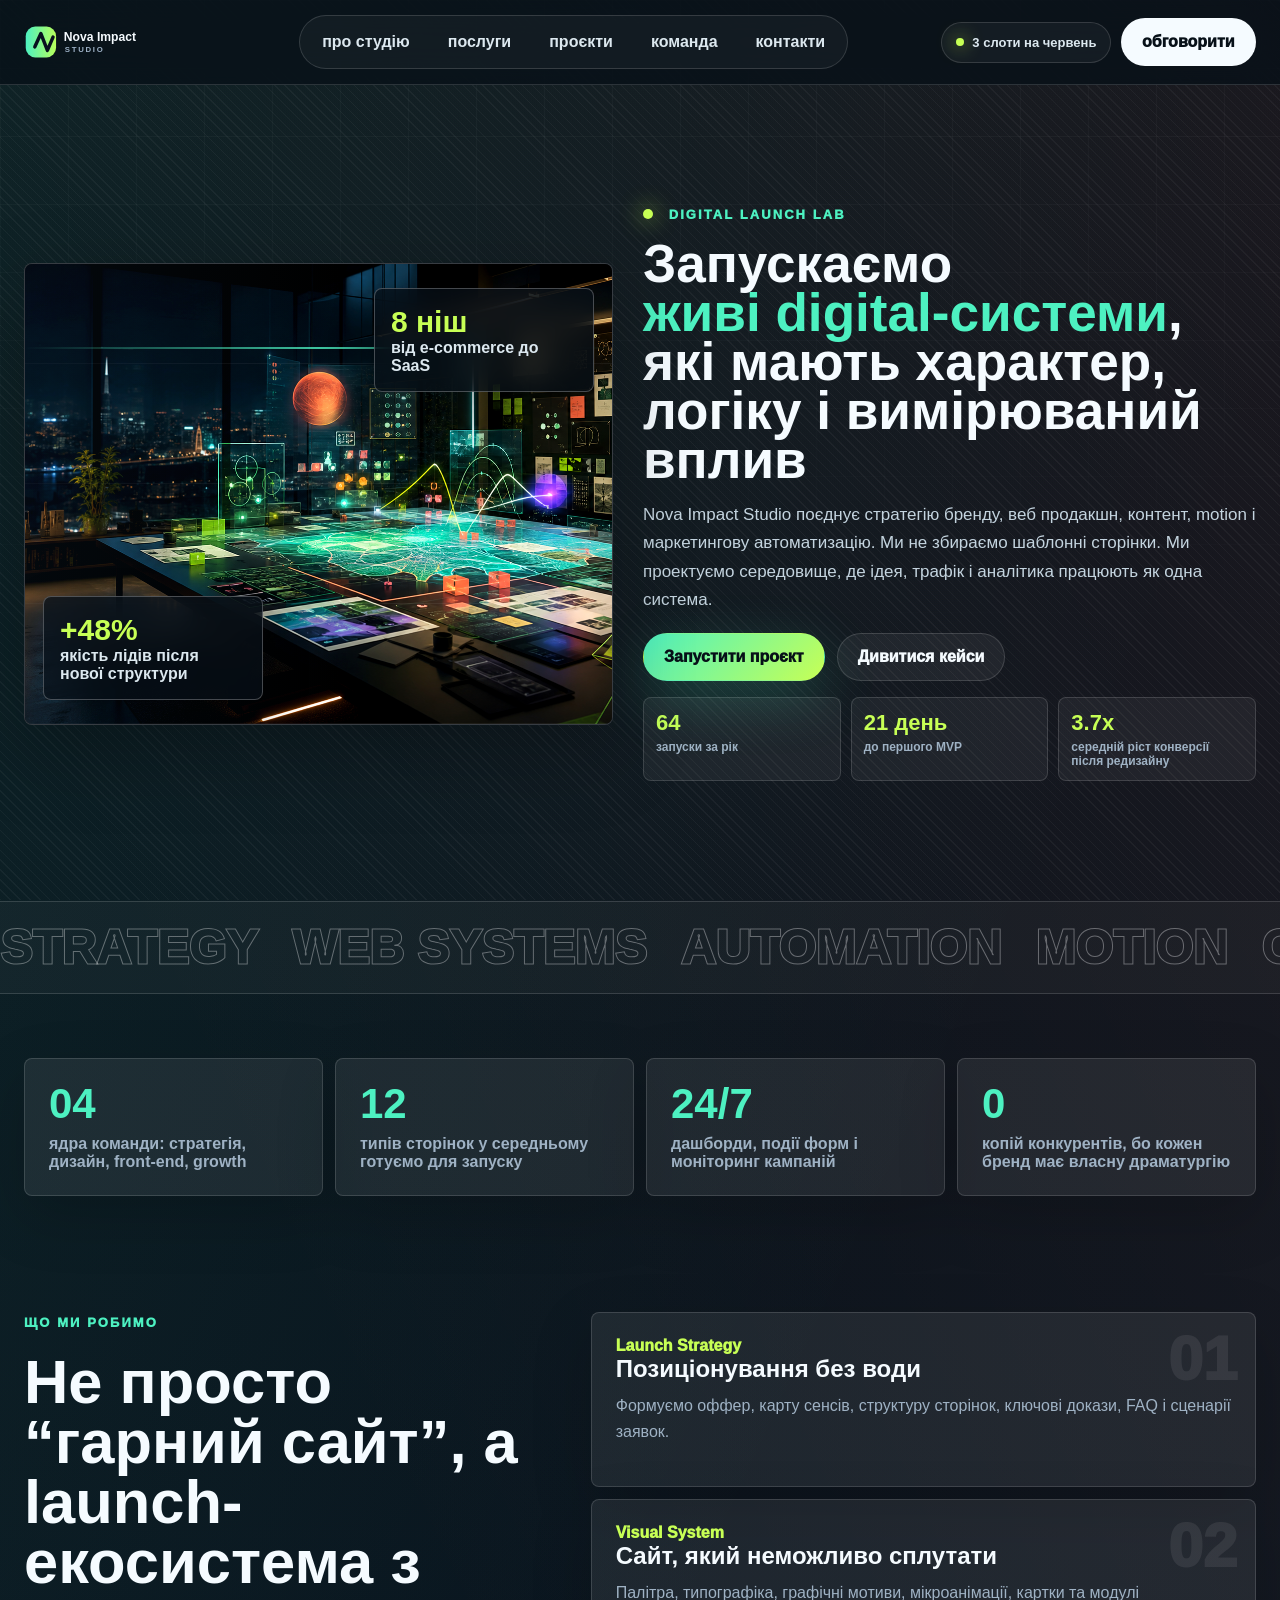
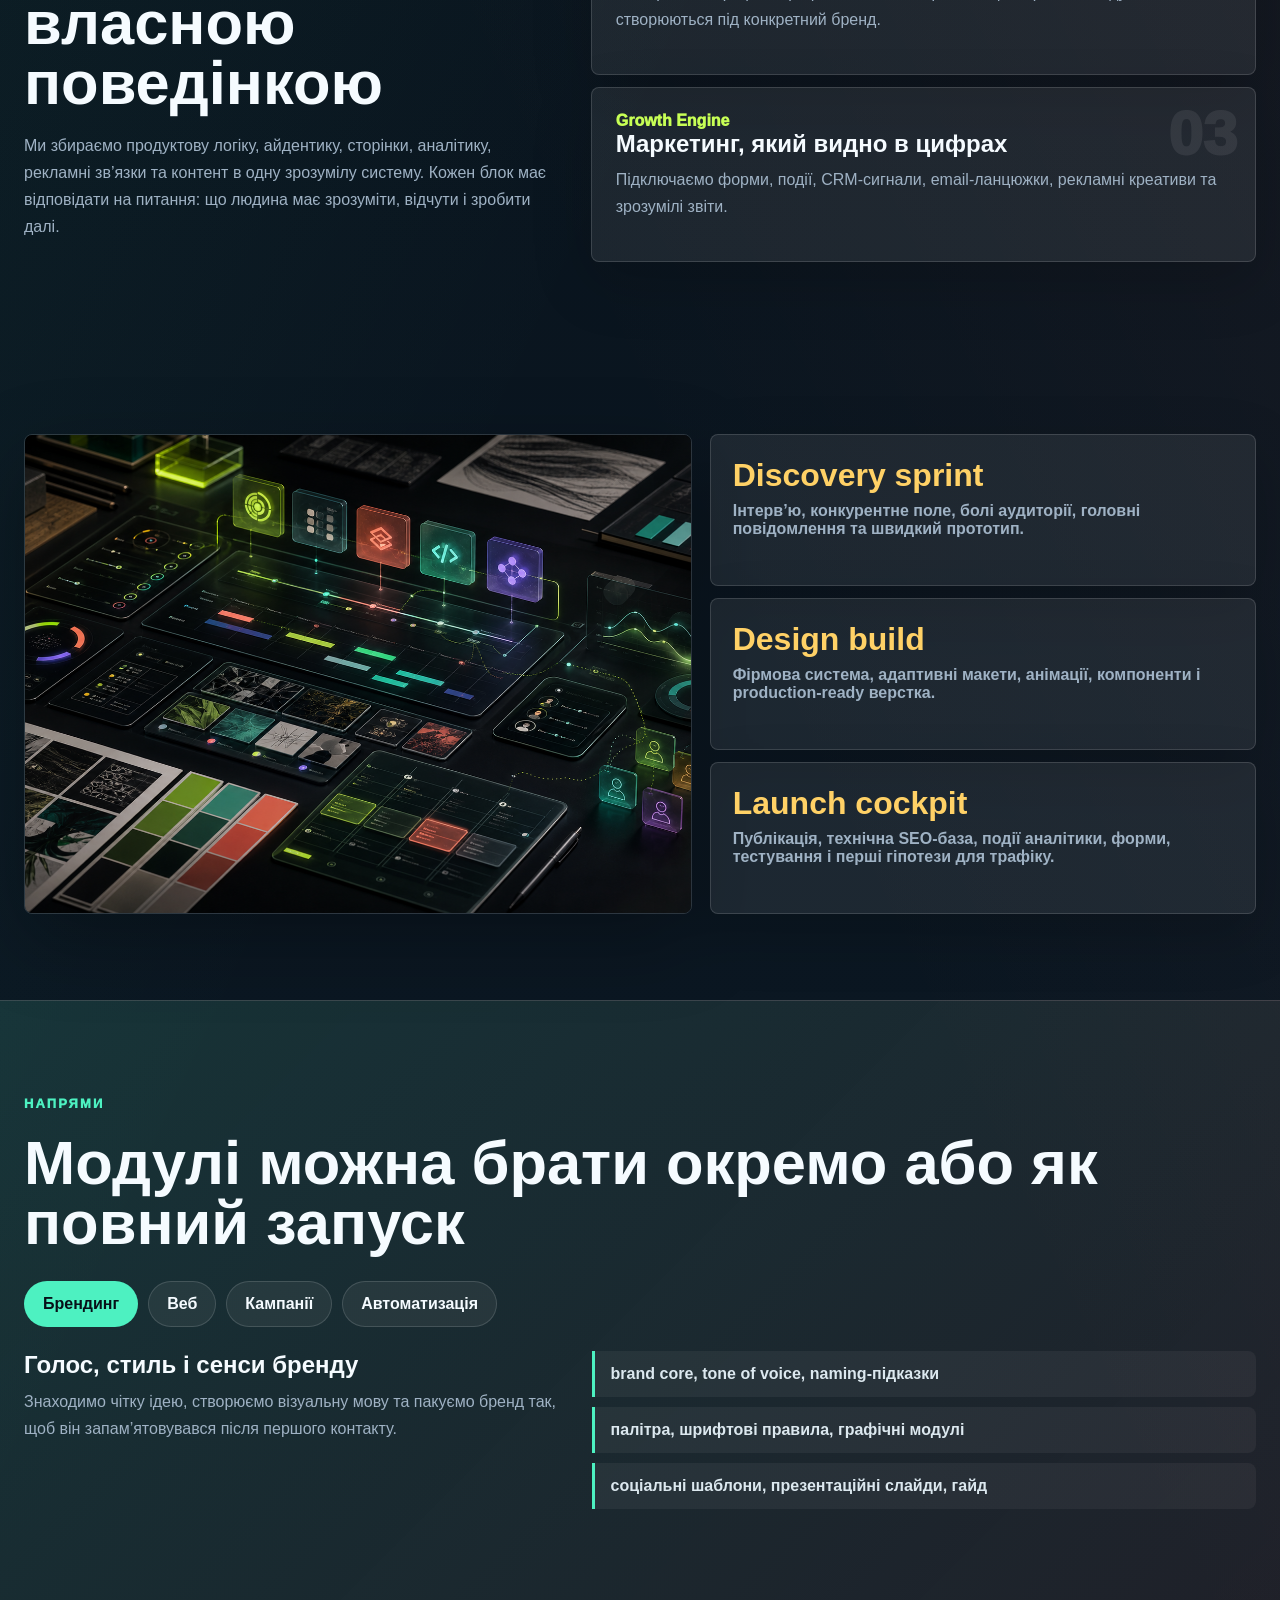
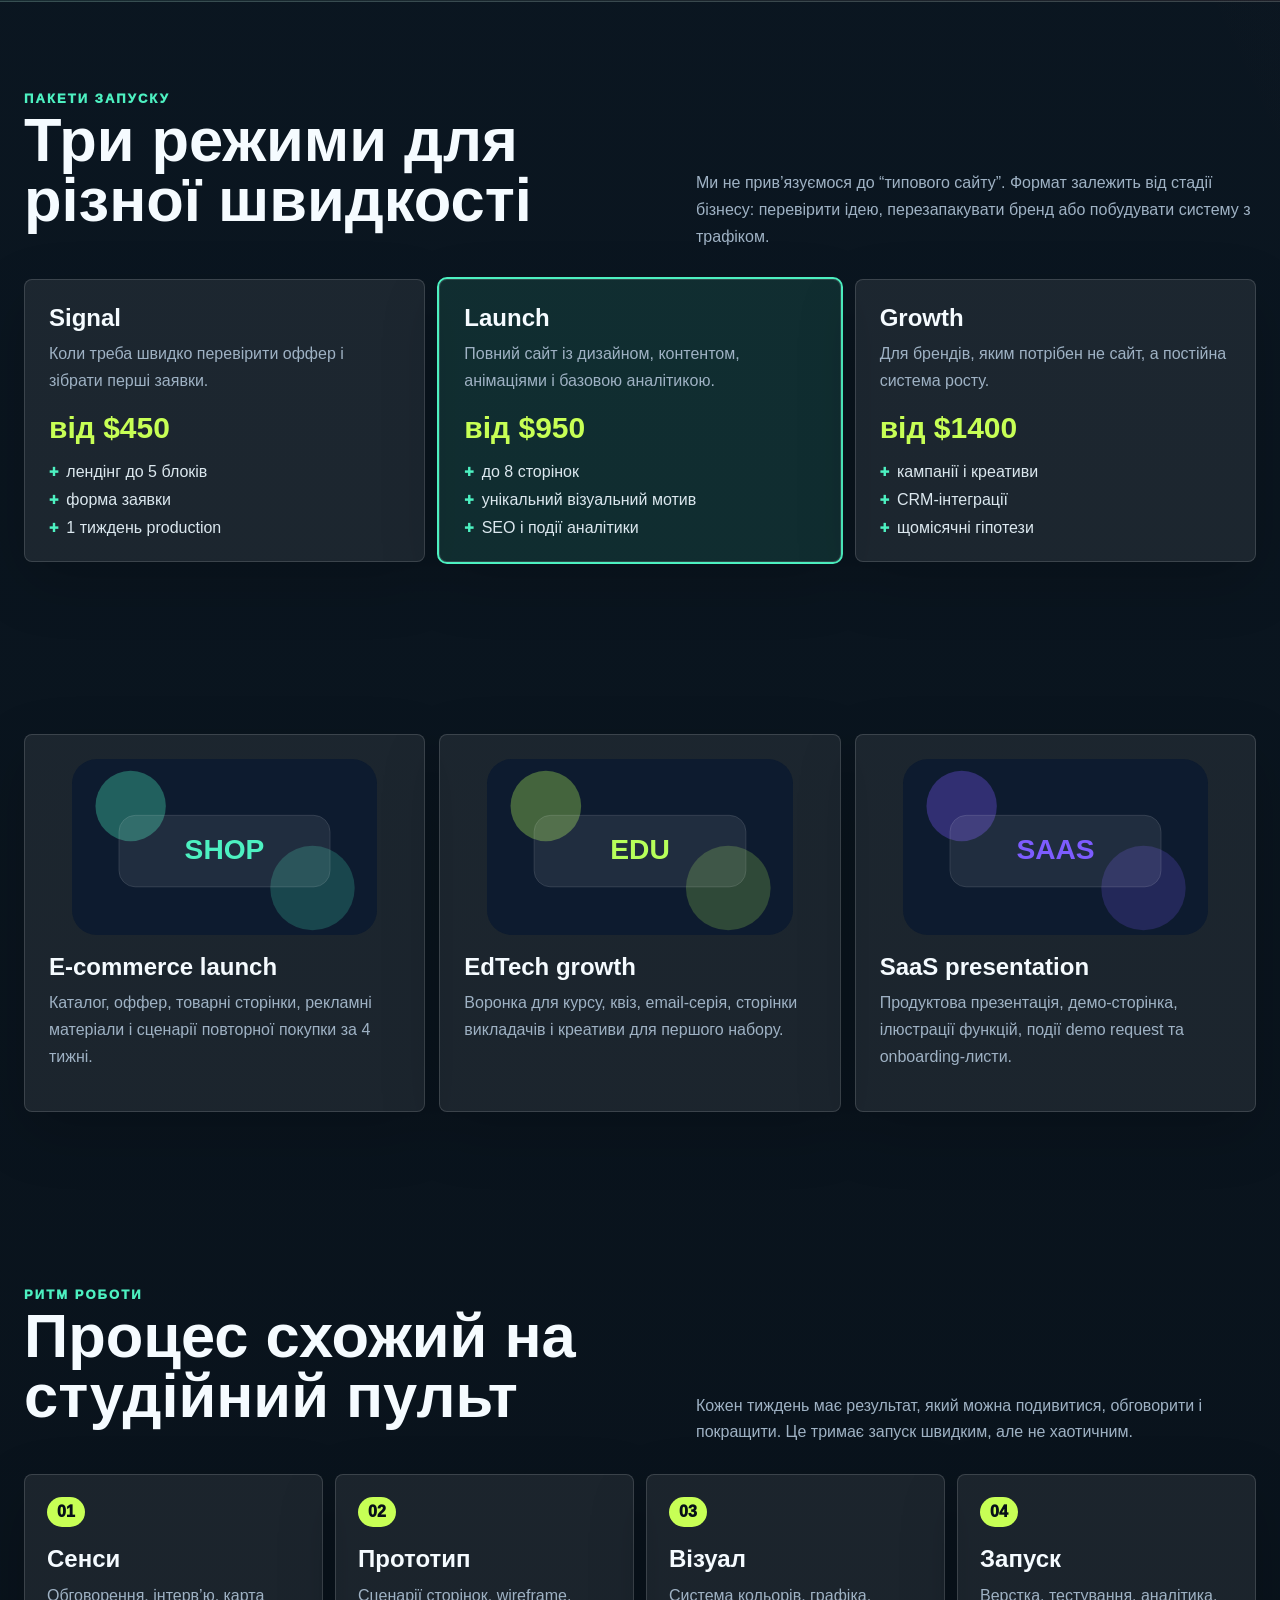
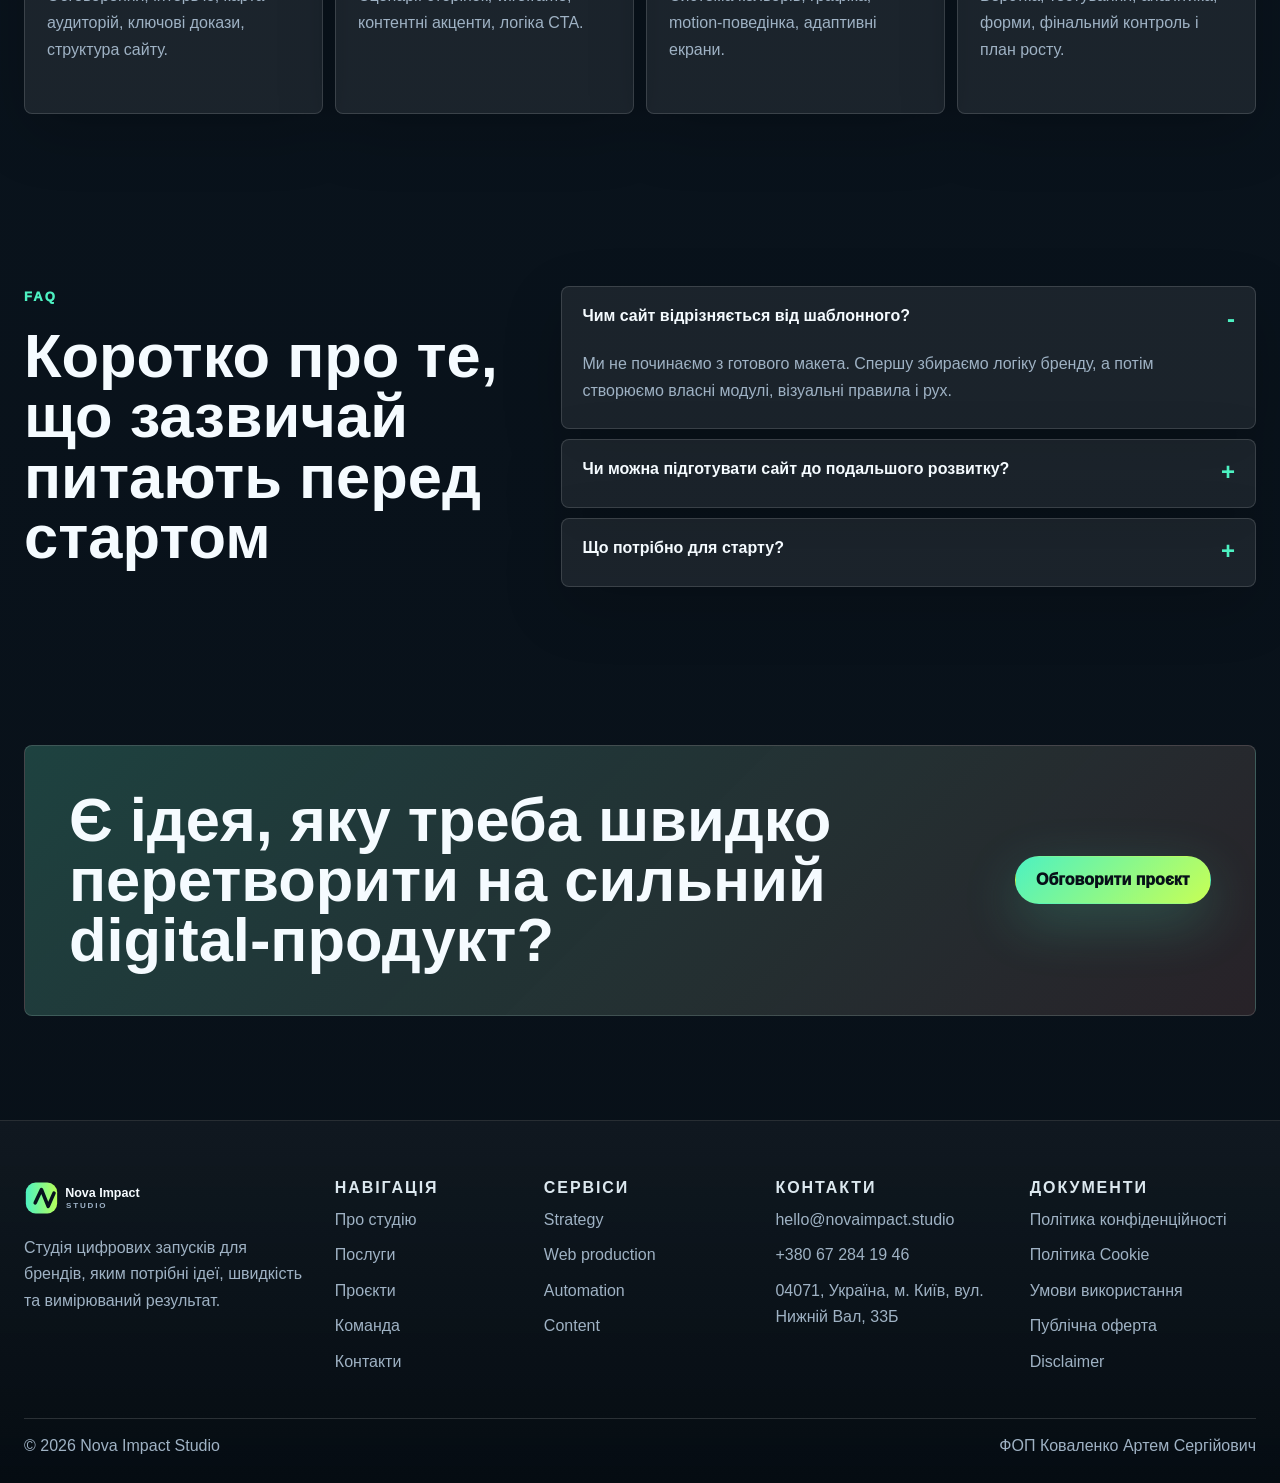
==== commit 32919e61: "V 1.1" ====
--- a/index.html
+++ b/index.html
@@ -1,148 +1,438 @@
 <!doctype html>
 <html lang="uk-UA">
-<head>
-  <meta charset="UTF-8" />
-  <meta name="viewport" content="width=device-width, initial-scale=1.0" />
-  <meta name="generator" content="WordPress 6.8.2" />
-  <meta name="robots" content="index, follow" />
-  <title>Nova Impact Studio — digital launch lab</title>
-  <meta name="description" content="Креативна digital-студія для запуску брендів, сайтів, кампаній та маркетингових систем." />
-  <link rel="canonical" href="https://novaimpact.studio/" />
-  <link rel="icon" href="/wp-content/themes/nova-impact/assets/img/favicon.svg" type="image/svg+xml" />
-  <link rel="stylesheet" href="/wp-content/themes/nova-impact/assets/css/style.css" />
-  <script defer src="/wp-includes/js/wp-polyfill.min.js"></script>
-  <script defer src="/wp-content/themes/nova-impact/assets/js/main.js"></script>
-</head>
-<body>
-  <div class="noise"></div>
-  <header class="site-header">
-    <div class="wrap nav">
-      <a class="brand" href="/" aria-label="Nova Impact Studio home"><img class="logo" src="/wp-content/themes/nova-impact/assets/img/logo.svg" alt="Nova Impact Studio" /></a>
-      <button class="burger" aria-label="Відкрити меню" aria-expanded="false"><span></span><span></span></button>
-      <nav class="menu" aria-label="Головне меню">
-        <a href="/about/">про студію</a><a href="/services/">послуги</a><a href="/cases/">проєкти</a><a href="/career/">команда</a><a href="/contacts/">контакти</a>
-      </nav>
-      <div class="header-tools"><span class="status-pill">3 слоти на червень</span><a class="nav-cta magnetic" href="/contacts/">бриф</a></div>
-    </div>
-  </header>
-
-  <main>
-    <section class="hero wrap">
-      <div class="hero-copy reveal-now">
-        <div class="kicker"><span></span> DIGITAL LAUNCH LAB</div>
-        <h1>Запускаємо<br><em>живі digital-системи</em>,<br>які мають характер,<br>логіку і вимірюваний вплив</h1>
-        <p class="lead">Nova Impact Studio поєднує стратегію бренду, веб продакшн, контент, motion і маркетингову автоматизацію. Ми не збираємо шаблонні сторінки. Ми проектуємо середовище, де ідея, трафік і аналітика працюють як одна система.</p>
-        <div class="hero-actions"><a class="btn primary magnetic" href="/contacts/">Запустити проєкт</a><a class="btn ghost" href="/cases/">Дивитися кейси</a></div>
-        <div class="hero-proof">
-          <div><b>64</b><span>запуски за рік</span></div>
-          <div><b>21 день</b><span>до першого MVP</span></div>
-          <div><b>3.7x</b><span>середній ріст конверсії після редизайну</span></div>
+  <head>
+    <meta charset="UTF-8" />
+    <meta name="viewport" content="width=device-width, initial-scale=1.0" />
+    <meta name="generator" content="WordPress 6.8.2" />
+    <meta name="robots" content="index, follow" />
+    <title>Nova Impact Studio — digital launch lab</title>
+    <meta
+      name="description"
+      content="Креативна digital-студія для запуску брендів, сайтів, кампаній та маркетингових систем."
+    />
+    <link rel="canonical" href="https://novaimpact.studio/" />
+    <link
+      rel="icon"
+      href="/wp-content/themes/nova-impact/assets/img/favicon.svg"
+      type="image/svg+xml"
+    />
+    <link
+      rel="stylesheet"
+      href="/wp-content/themes/nova-impact/assets/css/style.css"
+    />
+    <script defer src="/wp-includes/js/wp-polyfill.min.js"></script>
+    <script
+      defer
+      src="/wp-content/themes/nova-impact/assets/js/main.js"
+    ></script>
+  </head>
+  <body>
+    <div class="noise"></div>
+    <header class="site-header">
+      <div class="wrap nav">
+        <a class="brand" href="/" aria-label="Nova Impact Studio home"
+          ><img
+            class="logo"
+            src="/wp-content/themes/nova-impact/assets/img/logo.svg"
+            alt="Nova Impact Studio"
+        /></a>
+        <button class="burger" aria-label="Відкрити меню" aria-expanded="false">
+          <span></span><span></span>
+        </button>
+        <nav class="menu" aria-label="Головне меню">
+          <a href="/about/">про студію</a><a href="/services/">послуги</a
+          ><a href="/cases/">проєкти</a><a href="/career/">команда</a
+          ><a href="/contacts/">контакти</a>
+        </nav>
+        <div class="header-tools">
+          <span class="status-pill">3 слоти на червень</span
+          ><a class="nav-cta magnetic" href="/contacts/">обговорити</a>
         </div>
       </div>
-      <div class="hero-media reveal-now">
-        <img src="/wp-content/themes/nova-impact/assets/img/nova-lab-hero.png" alt="Digital launch lab with strategy table and interface panels" />
-        <div class="scan-line"></div>
-        <div class="signal-card a"><b>+48%</b><span>якість лідів після нової структури</span></div>
-        <div class="signal-card b"><b>8 ніш</b><span>від e-commerce до SaaS</span></div>
-      </div>
-    </section>
-
-    <section class="marquee" aria-label="Напрями роботи"><div><span>strategy</span><span>web systems</span><span>automation</span><span>motion</span><span>content lab</span><span>analytics</span><span>launch sprint</span><span>strategy</span><span>web systems</span><span>automation</span><span>motion</span><span>content lab</span><span>analytics</span><span>launch sprint</span></div></section>
-
-    <section class="stats wrap reveal">
-      <div><b>04</b><span>ядра команди: стратегія, дизайн, front-end, growth</span></div>
-      <div><b>12</b><span>типів сторінок у середньому готуємо для запуску</span></div>
-      <div><b>24/7</b><span>дашборди, події форм і моніторинг кампаній</span></div>
-      <div><b>0</b><span>копій конкурентів, бо кожен бренд має власну драматургію</span></div>
-    </section>
-
-    <section class="section wrap split reveal">
-      <div>
-        <p class="eyebrow">що ми робимо</p>
-        <h2>Не просто “гарний сайт”, а launch-екосистема з власною поведінкою</h2>
-        <p>Ми збираємо продуктову логіку, айдентику, сторінки, аналітику, рекламні зв’язки та контент в одну зрозумілу систему. Кожен блок має відповідати на питання: що людина має зрозуміти, відчути і зробити далі.</p>
-      </div>
-      <div class="feature-stack">
-        <article data-index="01"><span>Launch Strategy</span><h3>Позиціонування без води</h3><p>Формуємо оффер, карту сенсів, структуру сторінок, ключові докази, FAQ і сценарії заявок.</p></article>
-        <article data-index="02"><span>Visual System</span><h3>Сайт, який неможливо сплутати</h3><p>Палітра, типографіка, графічні мотиви, мікроанімації, картки та модулі створюються під конкретний бренд.</p></article>
-        <article data-index="03"><span>Growth Engine</span><h3>Маркетинг, який видно в цифрах</h3><p>Підключаємо форми, події, CRM-сигнали, email-ланцюжки, рекламні креативи та зрозумілі звіти.</p></article>
-      </div>
-    </section>
-
-    <section class="section wrap system-showcase reveal">
-      <div class="system-image"><img src="/wp-content/themes/nova-impact/assets/img/nova-system-map.png" alt="Studio process dashboard with campaign system map" /></div>
-      <div class="metric-strip">
-        <div><b>Discovery sprint</b><span>Інтерв’ю, конкурентне поле, болі аудиторії, головні повідомлення та швидкий прототип.</span></div>
-        <div><b>Design build</b><span>Фірмова система, адаптивні макети, анімації, компоненти і production-ready верстка.</span></div>
-        <div><b>Launch cockpit</b><span>Публікація, технічна SEO-база, події аналітики, форми, тестування і перші гіпотези для трафіку.</span></div>
-      </div>
-    </section>
-
-    <section class="services-band reveal">
-      <div class="wrap">
-        <p class="eyebrow">напрями</p>
-        <h2>Модулі можна брати окремо або як повний запуск</h2>
-        <div class="service-tabs">
-          <button class="active" data-tab="brand">Брендинг</button><button data-tab="web">Веб</button><button data-tab="ads">Кампанії</button><button data-tab="auto">Автоматизація</button>
-        </div>
-        <div class="tab-panels">
-          <article class="active" data-panel="brand"><div><h3>Голос, стиль і сенси бренду</h3><p>Знаходимо чітку ідею, створюємо візуальну мову та пакуємо бренд так, щоб він запам’ятовувався після першого контакту.</p></div><ul class="tab-list"><li>brand core, tone of voice, naming-підказки</li><li>палітра, шрифтові правила, графічні модулі</li><li>соціальні шаблони, презентаційні слайди, гайд</li></ul></article>
-          <article data-panel="web"><div><h3>Швидкі сайти з характером</h3><p>Лендінги, корпоративні сайти, каталоги й міні-портали з адаптивністю, SEO-структурою та мікроанімаціями.</p></div><ul class="tab-list"><li>прототипи, UX-карта і контентна логіка</li><li>HTML/CSS/JS і модульна структура</li><li>адаптив, швидкість, базова доступність</li></ul></article>
-          <article data-panel="ads"><div><h3>Креативи для performance</h3><p>Готуємо рекламні зв’язки, банери, відео-сценарії, UGC-брифи та посадкові сторінки під конкретну гіпотезу.</p></div><ul class="tab-list"><li>Meta, Google, TikTok, LinkedIn</li><li>пакети креативів під різні кути оффера</li><li>A/B-версії перших екранів і CTA</li></ul></article>
-          <article data-panel="auto"><div><h3>Маркетинг без хаосу</h3><p>Інтегруємо форми, CRM, поштові ланцюжки, події аналітики та прості дашборди для рішень без здогадок.</p></div><ul class="tab-list"><li>lead-routing, CRM-поля, Telegram/Email alerts</li><li>події GA4, Pixel, конверсійні цілі</li><li>дашборд для команди і щотижневі сигнали</li></ul></article>
-        </div>
-      </div>
-    </section>
-
-    <section class="section wrap">
-      <div class="section-head reveal"><div><p class="eyebrow">пакети запуску</p><h2>Три режими для різної швидкості</h2></div><p>Ми не прив’язуємося до “типового сайту”. Формат залежить від стадії бізнесу: перевірити ідею, перезапакувати бренд або побудувати систему з трафіком.</p></div>
-      <div class="price-grid reveal">
-        <article><h3>Signal</h3><p>Коли треба швидко перевірити оффер і зібрати перші заявки.</p><b>від $450</b><ul><li>лендінг до 5 блоків</li><li>форма заявки</li><li>1 тиждень production</li></ul></article>
-        <article class="featured"><h3>Launch</h3><p>Повний сайт із дизайном, контентом, анімаціями і базовою аналітикою.</p><b>від $950</b><ul><li>до 8 сторінок</li><li>унікальний візуальний мотив</li><li>SEO і події аналітики</li></ul></article>
-        <article><h3>Growth</h3><p>Для брендів, яким потрібен не сайт, а постійна система росту.</p><b>від $1400</b><ul><li>кампанії і креативи</li><li>CRM-інтеграції</li><li>щомісячні гіпотези</li></ul></article>
-      </div>
-    </section>
-
-    <section class="section wrap cards reveal">
-      <article><img src="/wp-content/themes/nova-impact/assets/img/card-commerce.svg" alt="E-commerce" /><h3>E-commerce launch</h3><p>Каталог, оффер, товарні сторінки, рекламні матеріали і сценарії повторної покупки за 4 тижні.</p></article>
-      <article><img src="/wp-content/themes/nova-impact/assets/img/card-edu.svg" alt="Education" /><h3>EdTech growth</h3><p>Воронка для курсу, квіз, email-серія, сторінки викладачів і креативи для першого набору.</p></article>
-      <article><img src="/wp-content/themes/nova-impact/assets/img/card-saas.svg" alt="SaaS" /><h3>SaaS presentation</h3><p>Продуктова презентація, демо-сторінка, ілюстрації функцій, події demo request та onboarding-листи.</p></article>
-    </section>
-
-    <section class="section wrap reveal">
-      <div class="section-head"><div><p class="eyebrow">ритм роботи</p><h2>Процес схожий на студійний пульт</h2></div><p>Кожен тиждень має результат, який можна подивитися, обговорити і покращити. Це тримає запуск швидким, але не хаотичним.</p></div>
-      <div class="timeline">
-        <article class="timeline-card"><h3>Сенси</h3><p>Бриф, інтерв’ю, карта аудиторій, ключові докази, структура сайту.</p></article>
-        <article class="timeline-card"><h3>Прототип</h3><p>Сценарії сторінок, wireframe, контентні акценти, логіка CTA.</p></article>
-        <article class="timeline-card"><h3>Візуал</h3><p>Система кольорів, графіка, motion-поведінка, адаптивні екрани.</p></article>
-        <article class="timeline-card"><h3>Запуск</h3><p>Верстка, тестування, аналітика, форми, фінальний контроль і план росту.</p></article>
-      </div>
-    </section>
-
-    <section class="section wrap faq-grid reveal">
-      <div><p class="eyebrow">FAQ</p><h2>Коротко про те, що зазвичай питають перед стартом</h2></div>
-      <div class="faq-list">
-        <article class="faq-item open"><button type="button">Чим сайт відрізняється від шаблонного?</button><p>Ми не починаємо з готового макета. Спершу збираємо логіку бренду, а потім створюємо власні модулі, візуальні правила і рух.</p></article>
-        <article class="faq-item"><button type="button">Чи можна підготувати сайт до подальшого розвитку?</button><p>Так. Ми збираємо сторінки модульно, щоб після запуску можна було додавати нові секції, посадкові сторінки і контент без ламання стилю.</p></article>
-        <article class="faq-item"><button type="button">Що потрібно для старту?</button><p>Короткий бриф, приклади конкурентів, поточні матеріали бренду і розуміння, яку дію має зробити користувач.</p></article>
-      </div>
-    </section>
-
-    <section class="cta wrap reveal">
-      <h2>Є ідея, яку треба швидко перетворити на сильний digital-продукт?</h2>
-      <a class="btn primary magnetic" href="/contacts/">Заповнити короткий бриф</a>
-    </section>
-  </main>
-
-  <footer class="site-footer">
-    <div class="wrap footer-grid">
-      <div><img class="footer-logo" src="/wp-content/themes/nova-impact/assets/img/logo.svg" alt="Nova Impact Studio" /><p>Студія цифрових запусків для брендів, яким потрібні ідеї, швидкість та вимірюваний результат.</p></div>
-      <div><h3>Навігація</h3><a href="/about/">Про студію</a><a href="/services/">Послуги</a><a href="/cases/">Проєкти</a><a href="/career/">Команда</a><a href="/contacts/">Контакти</a></div>
-      <div><h3>Сервіси</h3><a href="/services/">Launch strategy</a><a href="/services/">Web production</a><a href="/services/">Growth automation</a><a href="/services/">Creative content</a></div>
-      <div><h3>Контакти</h3><a href="mailto:hello@novaimpact.studio">hello@novaimpact.studio</a><a href="tel:+380672841946">+380 67 284 19 46</a><p>04071, Україна, м. Київ, вул. Нижній Вал, 33Б</p></div>
-      <div><h3>Юридично</h3><p>ФОП Коваленко Артем Сергійович</p><p>Креативна стратегія, digital-продакшн та автоматизація маркетингу</p></div>
-    </div>
-    <div class="wrap footer-bottom"><span>© 2026 Nova Impact Studio</span></div>
-  </footer>
-</body>
+    </header>
+
+    <main>
+      <section class="hero wrap">
+        <div class="hero-copy reveal-now">
+          <div class="kicker"><span></span> DIGITAL LAUNCH LAB</div>
+          <h1>
+            Запускаємо<br /><em>живі digital-системи</em>,<br />які мають
+            характер,<br />логіку і вимірюваний вплив
+          </h1>
+          <p class="lead">
+            Nova Impact Studio поєднує стратегію бренду, веб продакшн, контент,
+            motion і маркетингову автоматизацію. Ми не збираємо шаблонні
+            сторінки. Ми проектуємо середовище, де ідея, трафік і аналітика
+            працюють як одна система.
+          </p>
+          <div class="hero-actions">
+            <a class="btn primary magnetic" href="/contacts/"
+              >Запустити проєкт</a
+            ><a class="btn ghost" href="/cases/">Дивитися кейси</a>
+          </div>
+          <div class="hero-proof">
+            <div><b>64</b><span>запуски за рік</span></div>
+            <div><b>21 день</b><span>до першого MVP</span></div>
+            <div>
+              <b>3.7x</b><span>середній ріст конверсії після редизайну</span>
+            </div>
+          </div>
+        </div>
+        <div class="hero-media reveal-now">
+          <img
+            src="/wp-content/themes/nova-impact/assets/img/nova-lab-hero.png"
+            alt="Digital launch lab with strategy table and interface panels"
+          />
+          <div class="scan-line"></div>
+          <div class="signal-card a">
+            <b>+48%</b><span>якість лідів після нової структури</span>
+          </div>
+          <div class="signal-card b">
+            <b>8 ніш</b><span>від e-commerce до SaaS</span>
+          </div>
+        </div>
+      </section>
+
+      <section class="marquee" aria-label="Напрями роботи">
+        <div>
+          <span>strategy</span><span>web systems</span><span>automation</span
+          ><span>motion</span><span>content lab</span><span>analytics</span
+          ><span>launch sprint</span><span>strategy</span
+          ><span>web systems</span><span>automation</span><span>motion</span
+          ><span>content lab</span><span>analytics</span
+          ><span>launch sprint</span>
+        </div>
+      </section>
+
+      <section class="stats wrap reveal">
+        <div>
+          <b>04</b
+          ><span>ядра команди: стратегія, дизайн, front-end, growth</span>
+        </div>
+        <div>
+          <b>12</b><span>типів сторінок у середньому готуємо для запуску</span>
+        </div>
+        <div>
+          <b>24/7</b><span>дашборди, події форм і моніторинг кампаній</span>
+        </div>
+        <div>
+          <b>0</b
+          ><span>копій конкурентів, бо кожен бренд має власну драматургію</span>
+        </div>
+      </section>
+
+      <section class="section wrap split reveal">
+        <div>
+          <p class="eyebrow">що ми робимо</p>
+          <h2>
+            Не просто “гарний сайт”, а launch-екосистема з власною поведінкою
+          </h2>
+          <p>
+            Ми збираємо продуктову логіку, айдентику, сторінки, аналітику,
+            рекламні зв’язки та контент в одну зрозумілу систему. Кожен блок має
+            відповідати на питання: що людина має зрозуміти, відчути і зробити
+            далі.
+          </p>
+        </div>
+        <div class="feature-stack">
+          <article data-index="01">
+            <span>Launch Strategy</span>
+            <h3>Позиціонування без води</h3>
+            <p>
+              Формуємо оффер, карту сенсів, структуру сторінок, ключові докази,
+              FAQ і сценарії заявок.
+            </p>
+          </article>
+          <article data-index="02">
+            <span>Visual System</span>
+            <h3>Сайт, який неможливо сплутати</h3>
+            <p>
+              Палітра, типографіка, графічні мотиви, мікроанімації, картки та
+              модулі створюються під конкретний бренд.
+            </p>
+          </article>
+          <article data-index="03">
+            <span>Growth Engine</span>
+            <h3>Маркетинг, який видно в цифрах</h3>
+            <p>
+              Підключаємо форми, події, CRM-сигнали, email-ланцюжки, рекламні
+              креативи та зрозумілі звіти.
+            </p>
+          </article>
+        </div>
+      </section>
+
+      <section class="section wrap system-showcase reveal">
+        <div class="system-image">
+          <img
+            src="/wp-content/themes/nova-impact/assets/img/nova-system-map.png"
+            alt="Studio process dashboard with campaign system map"
+          />
+        </div>
+        <div class="metric-strip">
+          <div>
+            <b>Discovery sprint</b
+            ><span
+              >Інтерв’ю, конкурентне поле, болі аудиторії, головні повідомлення
+              та швидкий прототип.</span
+            >
+          </div>
+          <div>
+            <b>Design build</b
+            ><span
+              >Фірмова система, адаптивні макети, анімації, компоненти і
+              production-ready верстка.</span
+            >
+          </div>
+          <div>
+            <b>Launch cockpit</b
+            ><span
+              >Публікація, технічна SEO-база, події аналітики, форми, тестування
+              і перші гіпотези для трафіку.</span
+            >
+          </div>
+        </div>
+      </section>
+
+      <section class="services-band reveal">
+        <div class="wrap">
+          <p class="eyebrow">напрями</p>
+          <h2>Модулі можна брати окремо або як повний запуск</h2>
+          <div class="service-tabs">
+            <button class="active" data-tab="brand">Брендинг</button
+            ><button data-tab="web">Веб</button
+            ><button data-tab="ads">Кампанії</button
+            ><button data-tab="auto">Автоматизація</button>
+          </div>
+          <div class="tab-panels">
+            <article class="active" data-panel="brand">
+              <div>
+                <h3>Голос, стиль і сенси бренду</h3>
+                <p>
+                  Знаходимо чітку ідею, створюємо візуальну мову та пакуємо
+                  бренд так, щоб він запам’ятовувався після першого контакту.
+                </p>
+              </div>
+              <ul class="tab-list">
+                <li>brand core, tone of voice, naming-підказки</li>
+                <li>палітра, шрифтові правила, графічні модулі</li>
+                <li>соціальні шаблони, презентаційні слайди, гайд</li>
+              </ul>
+            </article>
+            <article data-panel="web">
+              <div>
+                <h3>Швидкі сайти з характером</h3>
+                <p>
+                  Лендінги, корпоративні сайти, каталоги й міні-портали з
+                  адаптивністю, SEO-структурою та мікроанімаціями.
+                </p>
+              </div>
+              <ul class="tab-list">
+                <li>прототипи, UX-карта і контентна логіка</li>
+                <li>HTML/CSS/JS і модульна структура</li>
+                <li>адаптив, швидкість, базова доступність</li>
+              </ul>
+            </article>
+            <article data-panel="ads">
+              <div>
+                <h3>Креативи для performance</h3>
+                <p>
+                  Готуємо рекламні зв’язки, банери, відео-сценарії, UGC-сценарії та
+                  посадкові сторінки під конкретну гіпотезу.
+                </p>
+              </div>
+              <ul class="tab-list">
+                <li>Meta, Google, TikTok, LinkedIn</li>
+                <li>пакети креативів під різні кути оффера</li>
+                <li>A/B-версії перших екранів і CTA</li>
+              </ul>
+            </article>
+            <article data-panel="auto">
+              <div>
+                <h3>Маркетинг без хаосу</h3>
+                <p>
+                  Інтегруємо форми, CRM, поштові ланцюжки, події аналітики та
+                  прості дашборди для рішень без здогадок.
+                </p>
+              </div>
+              <ul class="tab-list">
+                <li>lead-routing, CRM-поля, Telegram/Email alerts</li>
+                <li>події GA4, Pixel, конверсійні цілі</li>
+                <li>дашборд для команди і щотижневі сигнали</li>
+              </ul>
+            </article>
+          </div>
+        </div>
+      </section>
+
+      <section class="section wrap">
+        <div class="section-head reveal">
+          <div>
+            <p class="eyebrow">пакети запуску</p>
+            <h2>Три режими для різної швидкості</h2>
+          </div>
+          <p>
+            Ми не прив’язуємося до “типового сайту”. Формат залежить від стадії
+            бізнесу: перевірити ідею, перезапакувати бренд або побудувати
+            систему з трафіком.
+          </p>
+        </div>
+        <div class="price-grid reveal">
+          <article>
+            <h3>Signal</h3>
+            <p>Коли треба швидко перевірити оффер і зібрати перші заявки.</p>
+            <b>від $450</b>
+            <ul>
+              <li>лендінг до 5 блоків</li>
+              <li>форма заявки</li>
+              <li>1 тиждень production</li>
+            </ul>
+          </article>
+          <article class="featured">
+            <h3>Launch</h3>
+            <p>
+              Повний сайт із дизайном, контентом, анімаціями і базовою
+              аналітикою.
+            </p>
+            <b>від $950</b>
+            <ul>
+              <li>до 8 сторінок</li>
+              <li>унікальний візуальний мотив</li>
+              <li>SEO і події аналітики</li>
+            </ul>
+          </article>
+          <article>
+            <h3>Growth</h3>
+            <p>Для брендів, яким потрібен не сайт, а постійна система росту.</p>
+            <b>від $1400</b>
+            <ul>
+              <li>кампанії і креативи</li>
+              <li>CRM-інтеграції</li>
+              <li>щомісячні гіпотези</li>
+            </ul>
+          </article>
+        </div>
+      </section>
+
+      <section class="section wrap cards reveal">
+        <article>
+          <img
+            src="/wp-content/themes/nova-impact/assets/img/card-commerce.svg"
+            alt="E-commerce"
+          />
+          <h3>E-commerce launch</h3>
+          <p>
+            Каталог, оффер, товарні сторінки, рекламні матеріали і сценарії
+            повторної покупки за 4 тижні.
+          </p>
+        </article>
+        <article>
+          <img
+            src="/wp-content/themes/nova-impact/assets/img/card-edu.svg"
+            alt="Education"
+          />
+          <h3>EdTech growth</h3>
+          <p>
+            Воронка для курсу, квіз, email-серія, сторінки викладачів і креативи
+            для першого набору.
+          </p>
+        </article>
+        <article>
+          <img
+            src="/wp-content/themes/nova-impact/assets/img/card-saas.svg"
+            alt="SaaS"
+          />
+          <h3>SaaS presentation</h3>
+          <p>
+            Продуктова презентація, демо-сторінка, ілюстрації функцій, події
+            demo request та onboarding-листи.
+          </p>
+        </article>
+      </section>
+
+      <section class="section wrap reveal">
+        <div class="section-head">
+          <div>
+            <p class="eyebrow">ритм роботи</p>
+            <h2>Процес схожий на студійний пульт</h2>
+          </div>
+          <p>
+            Кожен тиждень має результат, який можна подивитися, обговорити і
+            покращити. Це тримає запуск швидким, але не хаотичним.
+          </p>
+        </div>
+        <div class="timeline">
+          <article class="timeline-card">
+            <h3>Сенси</h3>
+            <p>
+              Обговорення, інтерв’ю, карта аудиторій, ключові докази, структура сайту.
+            </p>
+          </article>
+          <article class="timeline-card">
+            <h3>Прототип</h3>
+            <p>Сценарії сторінок, wireframe, контентні акценти, логіка CTA.</p>
+          </article>
+          <article class="timeline-card">
+            <h3>Візуал</h3>
+            <p>
+              Система кольорів, графіка, motion-поведінка, адаптивні екрани.
+            </p>
+          </article>
+          <article class="timeline-card">
+            <h3>Запуск</h3>
+            <p>
+              Верстка, тестування, аналітика, форми, фінальний контроль і план
+              росту.
+            </p>
+          </article>
+        </div>
+      </section>
+
+      <section class="section wrap faq-grid reveal">
+        <div>
+          <p class="eyebrow">FAQ</p>
+          <h2>Коротко про те, що зазвичай питають перед стартом</h2>
+        </div>
+        <div class="faq-list">
+          <article class="faq-item open">
+            <button type="button">
+              Чим сайт відрізняється від шаблонного?
+            </button>
+            <p>
+              Ми не починаємо з готового макета. Спершу збираємо логіку бренду,
+              а потім створюємо власні модулі, візуальні правила і рух.
+            </p>
+          </article>
+          <article class="faq-item">
+            <button type="button">
+              Чи можна підготувати сайт до подальшого розвитку?
+            </button>
+            <p>
+              Так. Ми збираємо сторінки модульно, щоб після запуску можна було
+              додавати нові секції, посадкові сторінки і контент без ламання
+              стилю.
+            </p>
+          </article>
+          <article class="faq-item">
+            <button type="button">Що потрібно для старту?</button>
+            <p>
+              Коротка заявка, приклади конкурентів, поточні матеріали бренду і
+              розуміння, яку дію має зробити користувач.
+            </p>
+          </article>
+        </div>
+      </section>
+
+      <section class="cta wrap reveal">
+        <h2>
+          Є ідея, яку треба швидко перетворити на сильний digital-продукт?
+        </h2>
+        <a class="btn primary magnetic" href="/contacts/"
+          >Обговорити проєкт</a
+        >
+      </section>
+    </main>
+
+      <footer class="site-footer"><div class="wrap footer-grid"><div><img class="footer-logo" src="/wp-content/themes/nova-impact/assets/img/logo.svg" alt="Nova Impact Studio" /><p>Студія цифрових запусків для брендів, яким потрібні ідеї, швидкість та вимірюваний результат.</p></div><div><h3>Навігація</h3><a href="/about/">Про студію</a><a href="/services/">Послуги</a><a href="/cases/">Проєкти</a><a href="/career/">Команда</a><a href="/contacts/">Контакти</a></div><div><h3>Сервіси</h3><a href="/services/">Strategy</a><a href="/services/">Web production</a><a href="/services/">Automation</a><a href="/services/">Content</a></div><div><h3>Контакти</h3><a href="mailto:hello@novaimpact.studio">hello@novaimpact.studio</a><a href="tel:+380672841946">+380 67 284 19 46</a><p>04071, Україна, м. Київ, вул. Нижній Вал, 33Б</p></div><div><h3>Документи</h3><a href="/privacy-policy/">Політика конфіденційності</a><a href="/cookie-policy/">Політика Cookie</a><a href="/terms-and-conditions/">Умови використання</a><a href="/offer-agreement/">Публічна оферта</a><a href="/disclaimer/">Disclaimer</a></div></div><div class="wrap footer-bottom"><span>© 2026 Nova Impact Studio</span><span>ФОП Коваленко Артем Сергійович</span></div></footer>
+  </body>
 </html>
--- a/wp-content/themes/nova-impact/assets/css/style.css
+++ b/wp-content/themes/nova-impact/assets/css/style.css
@@ -135,10 +135,10 @@
 .hero {
   min-height: calc(100vh - 84px);
   display: grid;
-  grid-template-columns: .94fr 1.06fr;
+  grid-template-columns: .98fr 1.02fr;
   align-items: center;
-  gap: 44px;
-  padding: 60px 0 72px;
+  gap: 30px;
+  padding: 24px 0 22px;
 }
 .hero-copy { min-width: 0; }
 .hero-copy p, .page-hero p, .contact-card p, .cards p, .case-grid p {
@@ -164,21 +164,22 @@
   box-shadow: 0 0 22px var(--lime);
 }
 .hero h1 em { color: var(--mint); font-style: normal; }
-.hero h1 { max-width: 720px; }
-.lead { font-size: 20px; color: #c4d4df; max-width: 760px; }
-.hero-actions { display: flex; flex-wrap: wrap; gap: 12px; margin-top: 28px; }
-.hero-proof { display: grid; grid-template-columns: repeat(3, 1fr); gap: 10px; margin-top: 34px; max-width: 760px; }
+.hero h1 { max-width: 620px; font-size: clamp(40px, 4.15vw, 60px); line-height: .92; margin-bottom: 16px; }
+.lead { font-size: 17px; color: #c4d4df; max-width: 660px; }
+.hero-actions { display: flex; flex-wrap: wrap; gap: 12px; margin-top: 18px; }
+.hero-proof { display: grid; grid-template-columns: repeat(3, 1fr); gap: 10px; margin-top: 16px; max-width: 660px; }
 .hero-proof div {
   border: 1px solid var(--line);
   background: rgba(255,255,255,.055);
   border-radius: 8px;
-  padding: 14px;
-}
-.hero-proof b { display: block; color: var(--lime); font-size: 24px; }
-.hero-proof span { display: block; color: var(--muted); font-weight: 800; font-size: 13px; margin-top: 4px; }
+  padding: 12px;
+}
+.hero-proof b { display: block; color: var(--lime); font-size: 22px; }
+.hero-proof span { display: block; color: var(--muted); font-weight: 800; font-size: 12px; margin-top: 4px; }
 .hero-media {
   position: relative;
-  min-height: 620px;
+  order: -1;
+  min-height: 460px;
   border: 1px solid rgba(255,255,255,.18);
   border-radius: 8px;
   overflow: hidden;
@@ -186,7 +187,7 @@
   background: #0b1118;
   isolation: isolate;
 }
-.hero-media img { width: 100%; height: 100%; min-height: 620px; object-fit: cover; filter: saturate(1.1) contrast(1.04); }
+.hero-media img { width: 100%; height: 100%; min-height: 460px; object-fit: cover; filter: saturate(1.1) contrast(1.04); }
 .hero-media::after {
   content: "";
   position: absolute;
@@ -327,7 +328,7 @@
 .timeline-card p { margin-bottom: 0; }
 
 .team-grid { display: grid; grid-template-columns: repeat(4, 1fr); gap: 12px; }
-.team-card { min-height: 250px; }
+.team-card { min-height: 330px; }
 .team-avatar {
   width: 68px;
   height: 68px;
@@ -338,7 +339,56 @@
     linear-gradient(135deg, rgba(77,241,193,.7), rgba(255,111,95,.65)),
     repeating-linear-gradient(45deg, transparent 0 8px, rgba(255,255,255,.12) 8px 10px);
 }
+.team-image {
+  width: 100%;
+  height: 150px;
+  object-fit: cover;
+  border-radius: 8px;
+  border: 1px solid var(--line);
+  margin-bottom: 18px;
+  filter: saturate(1.08) contrast(1.04);
+}
 .team-card small { display: block; color: var(--mint); text-transform: uppercase; letter-spacing: .12em; font-weight: 950; }
+
+.legal-page { padding: 96px 0; }
+.legal-hero { max-width: 980px; margin-bottom: 34px; }
+.legal-hero h1 { font-size: clamp(42px, 5vw, 72px); }
+.policy-updated { color: var(--lime); font-weight: 850; }
+.legal-layout { display: grid; grid-template-columns: 280px 1fr; gap: 22px; align-items: start; }
+.legal-page .reveal,
+.legal-layout.reveal {
+  opacity: 1;
+  transform: none;
+}
+.legal-sidebar {
+  position: sticky;
+  top: 104px;
+  border: 1px solid var(--line);
+  border-radius: 8px;
+  background: rgba(255,255,255,.055);
+  padding: 16px;
+}
+.legal-sidebar nav { display: grid; gap: 8px; }
+.legal-sidebar a {
+  color: var(--muted);
+  font-weight: 800;
+  font-size: 14px;
+  line-height: 1.35;
+  padding: 8px 10px;
+  border-radius: 6px;
+}
+.legal-sidebar a:hover { color: var(--mint); background: rgba(77,241,193,.1); }
+.legal-content { display: grid; gap: 14px; }
+.legal-card {
+  border: 1px solid var(--line);
+  border-radius: 8px;
+  background: rgba(255,255,255,.065);
+  padding: 28px;
+}
+.legal-card h2 { font-size: clamp(26px, 3vw, 42px); }
+.legal-card ul { color: var(--muted); line-height: 1.7; padding-left: 20px; }
+.legal-card li { margin-bottom: 8px; }
+.contact-list { list-style: none; padding-left: 0 !important; }
 
 .faq-grid { display: grid; grid-template-columns: .85fr 1.15fr; gap: 24px; }
 .faq-list { display: grid; gap: 10px; }
@@ -424,6 +474,12 @@
 
 .reveal { opacity: 0; transform: translateY(26px); transition: .7s ease; }
 .reveal.is-visible, .reveal-now { opacity: 1; transform: none; }
+.legal-page .reveal,
+.legal-layout.reveal,
+.legal-layout {
+  opacity: 1;
+  transform: none;
+}
 .magnetic { will-change: transform; }
 
 .wp-login-page {
@@ -521,10 +577,13 @@
 @media (max-width: 1040px) {
   .header-tools .status-pill { display: none; }
   .hero, .split, .system-showcase, .faq-grid, .contact-grid { grid-template-columns: 1fr; }
+  .hero-media { order: -1; }
   .hero { min-height: auto; }
   .hero-media, .hero-media img { min-height: 460px; }
   .stats, .timeline, .team-grid { grid-template-columns: repeat(2, 1fr); }
   .footer-grid { grid-template-columns: repeat(2, 1fr); }
+  .legal-layout { grid-template-columns: 1fr; }
+  .legal-sidebar { position: static; }
 }
 
 @media (max-width: 780px) {
@@ -561,4 +620,6 @@
   .lead { font-size: 17px; }
   .footer-grid { grid-template-columns: 1fr; }
   .admin-row { grid-template-columns: 1fr; }
-}
+  .legal-page { padding: 56px 0; }
+  .legal-card { padding: 22px; }
+}
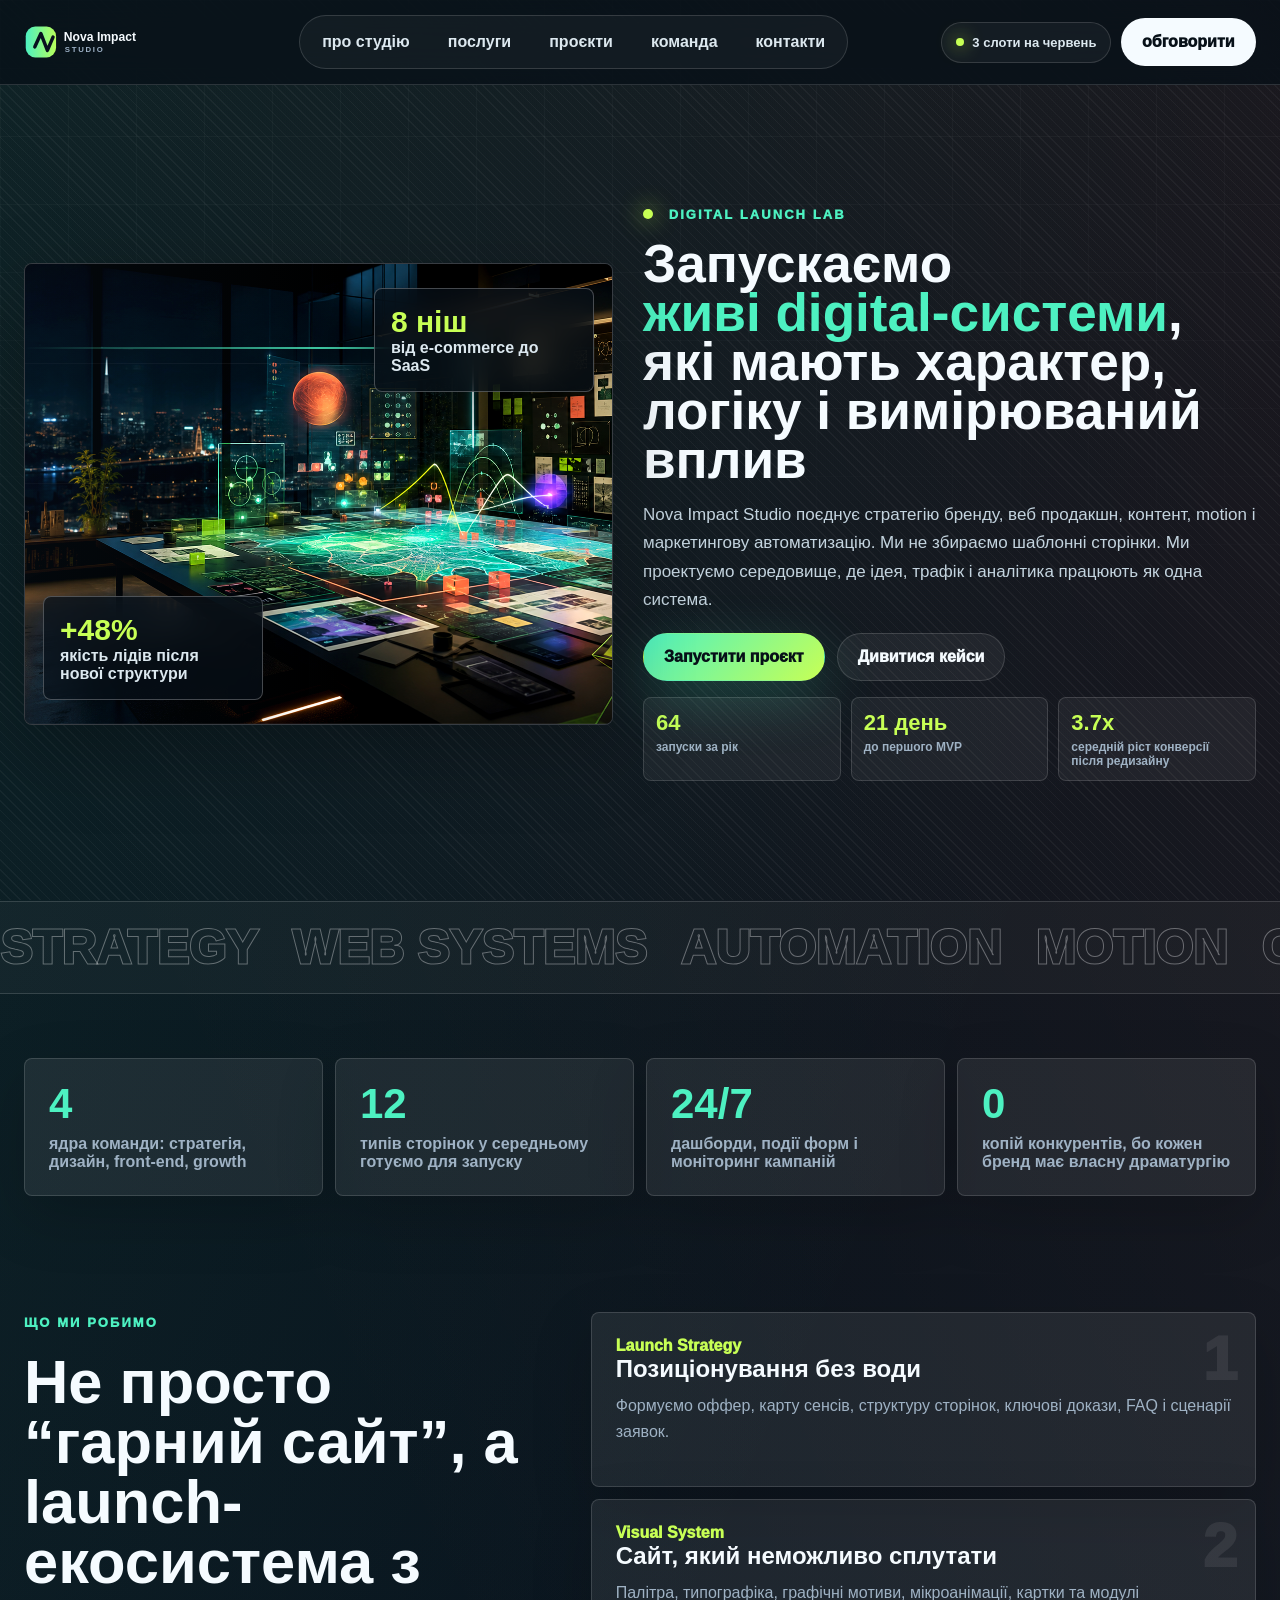
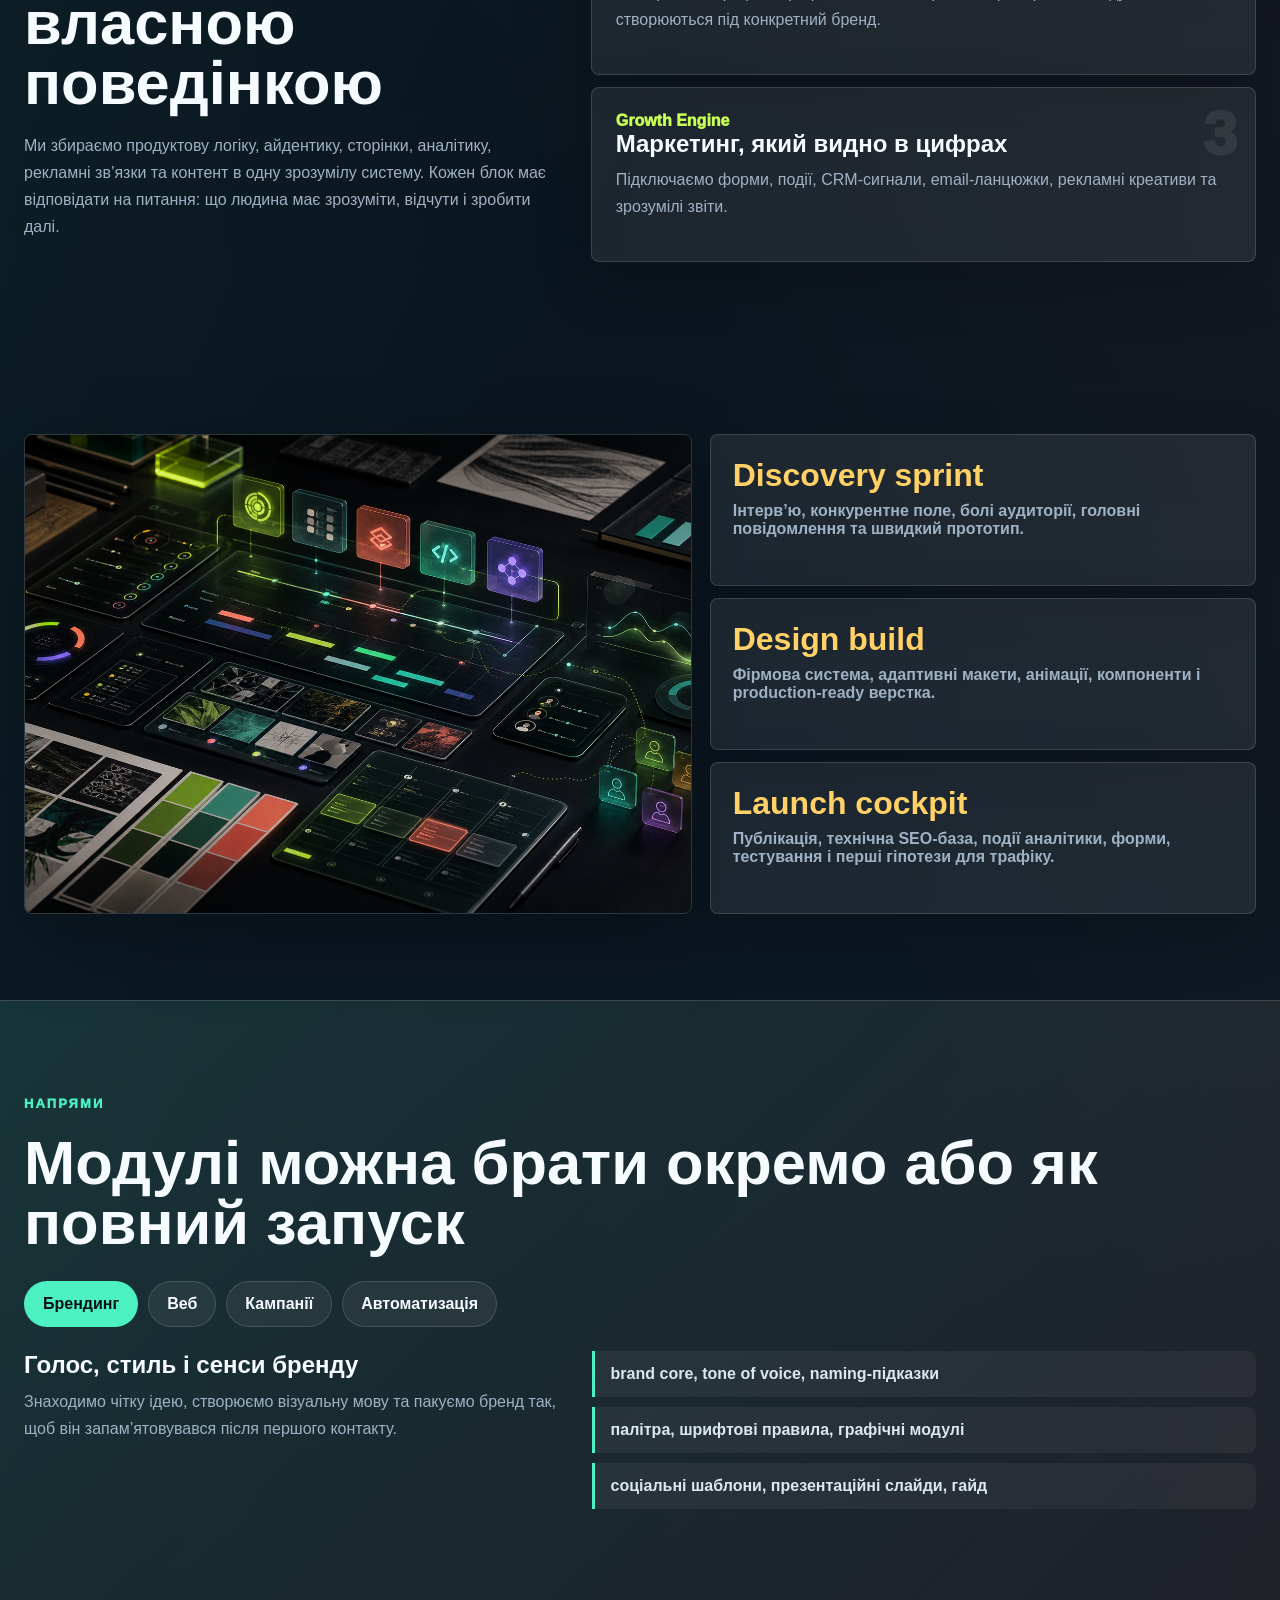
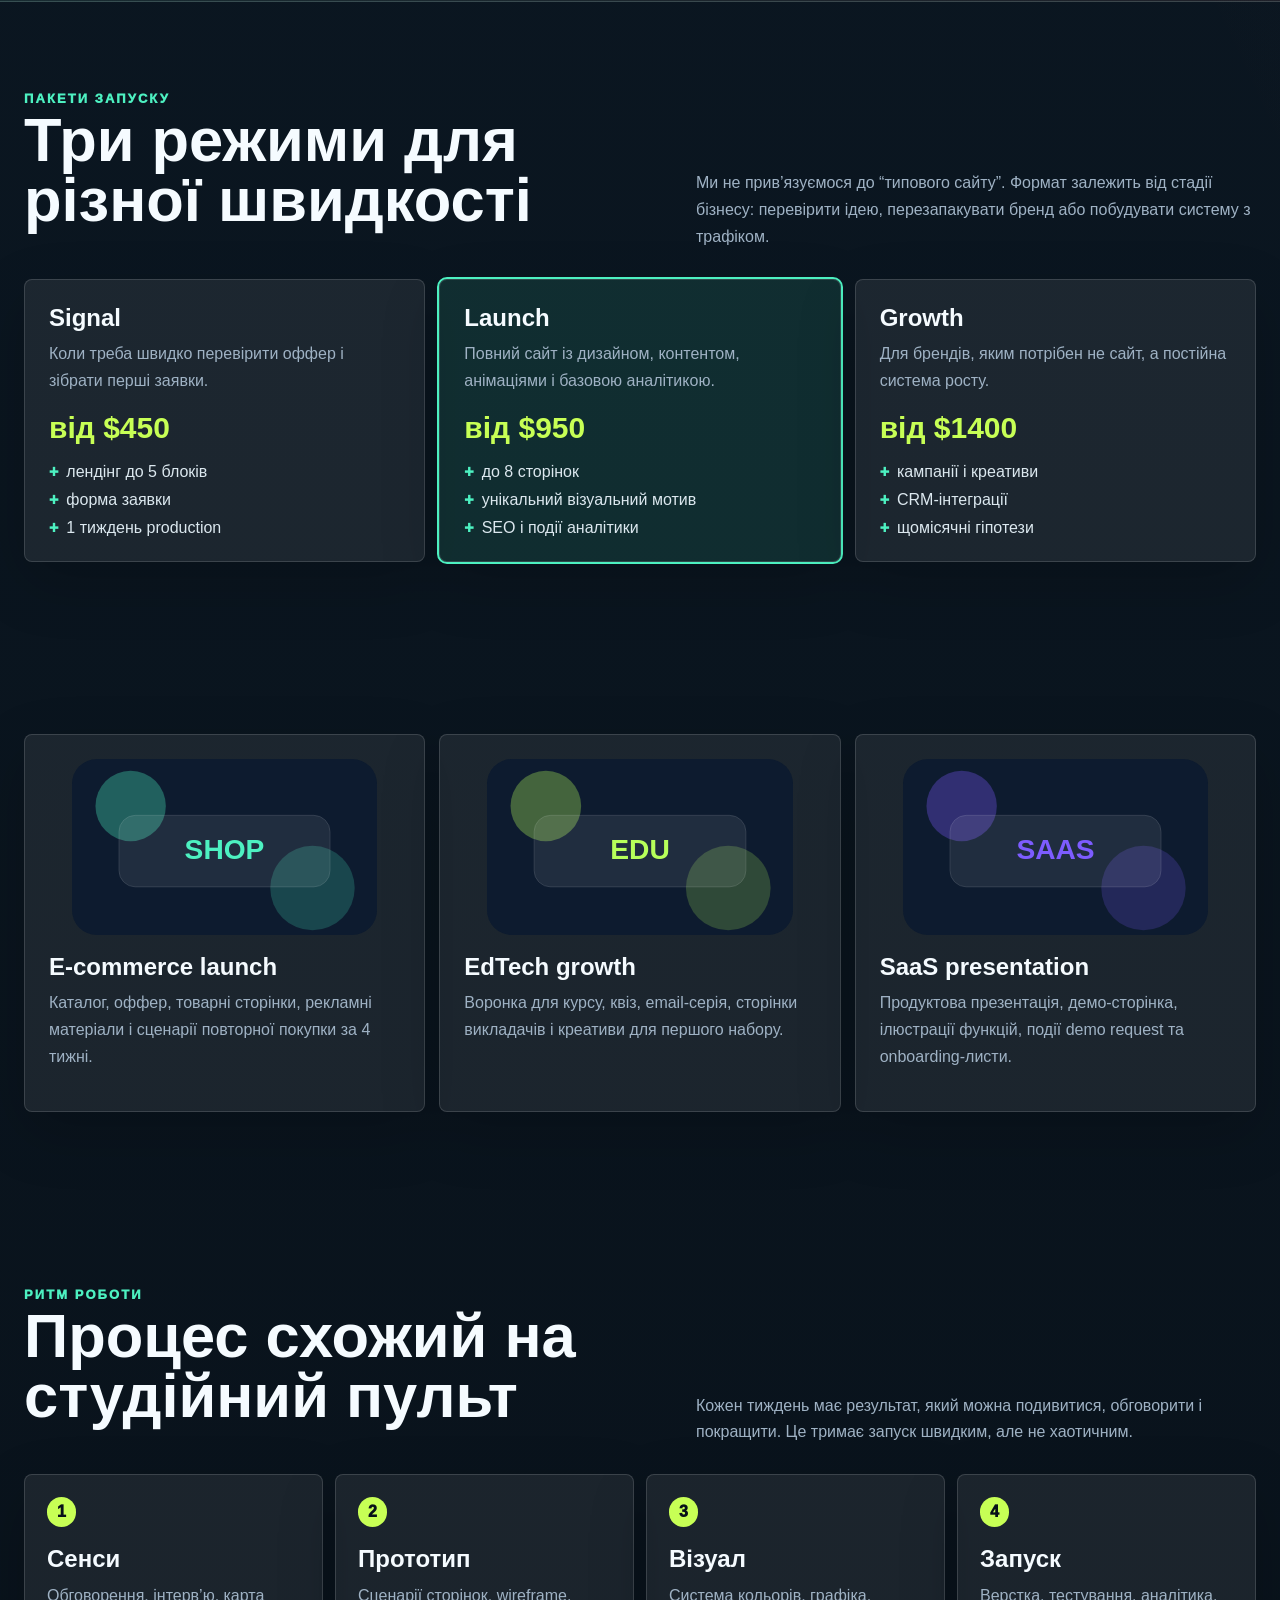
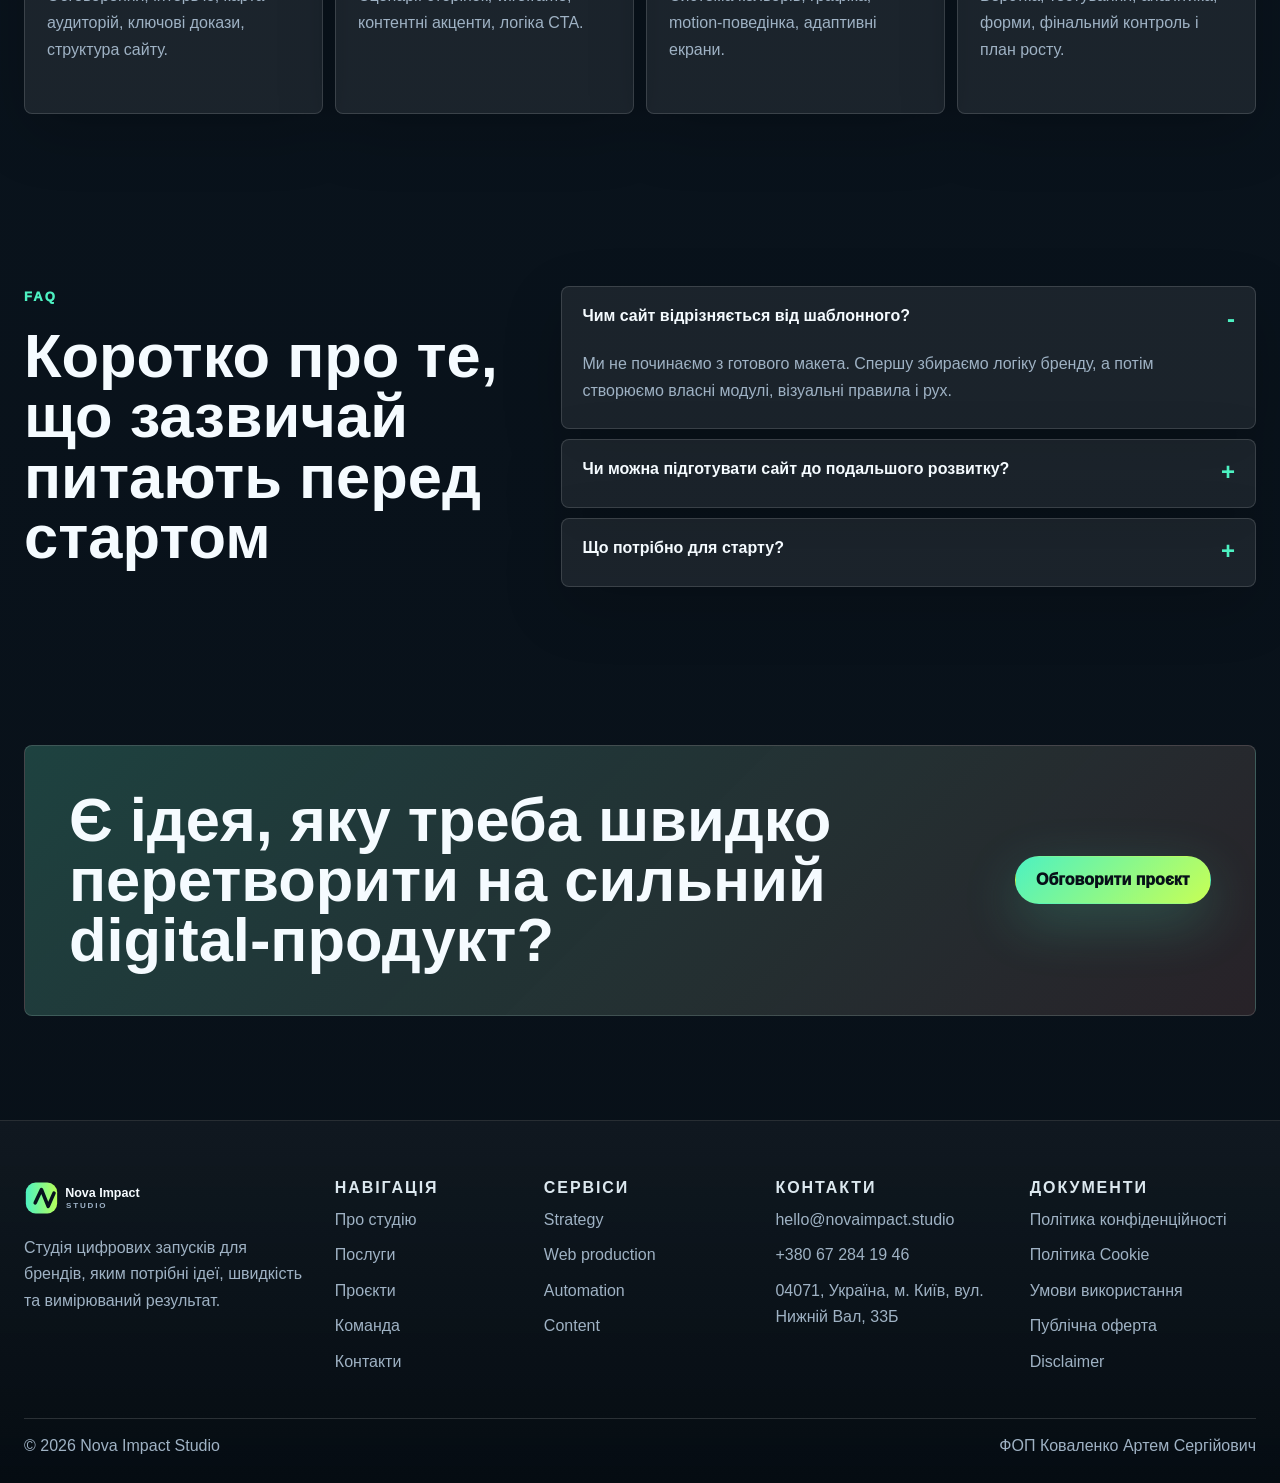
==== commit e7b54311: "V 1.2" ====
--- a/index.html
+++ b/index.html
@@ -106,7 +106,7 @@
 
       <section class="stats wrap reveal">
         <div>
-          <b>04</b
+          <b>4</b
           ><span>ядра команди: стратегія, дизайн, front-end, growth</span>
         </div>
         <div>
@@ -135,7 +135,7 @@
           </p>
         </div>
         <div class="feature-stack">
-          <article data-index="01">
+          <article data-index="1">
             <span>Launch Strategy</span>
             <h3>Позиціонування без води</h3>
             <p>
@@ -143,7 +143,7 @@
               FAQ і сценарії заявок.
             </p>
           </article>
-          <article data-index="02">
+          <article data-index="2">
             <span>Visual System</span>
             <h3>Сайт, який неможливо сплутати</h3>
             <p>
@@ -151,7 +151,7 @@
               модулі створюються під конкретний бренд.
             </p>
           </article>
-          <article data-index="03">
+          <article data-index="3">
             <span>Growth Engine</span>
             <h3>Маркетинг, який видно в цифрах</h3>
             <p>
@@ -237,8 +237,8 @@
               <div>
                 <h3>Креативи для performance</h3>
                 <p>
-                  Готуємо рекламні зв’язки, банери, відео-сценарії, UGC-сценарії та
-                  посадкові сторінки під конкретну гіпотезу.
+                  Готуємо рекламні зв’язки, банери, відео-сценарії, UGC-сценарії
+                  та посадкові сторінки під конкретну гіпотезу.
                 </p>
               </div>
               <ul class="tab-list">
@@ -365,7 +365,8 @@
           <article class="timeline-card">
             <h3>Сенси</h3>
             <p>
-              Обговорення, інтерв’ю, карта аудиторій, ключові докази, структура сайту.
+              Обговорення, інтерв’ю, карта аудиторій, ключові докази, структура
+              сайту.
             </p>
           </article>
           <article class="timeline-card">
@@ -427,12 +428,54 @@
         <h2>
           Є ідея, яку треба швидко перетворити на сильний digital-продукт?
         </h2>
-        <a class="btn primary magnetic" href="/contacts/"
-          >Обговорити проєкт</a
-        >
+        <a class="btn primary magnetic" href="/contacts/">Обговорити проєкт</a>
       </section>
     </main>
 
-      <footer class="site-footer"><div class="wrap footer-grid"><div><img class="footer-logo" src="/wp-content/themes/nova-impact/assets/img/logo.svg" alt="Nova Impact Studio" /><p>Студія цифрових запусків для брендів, яким потрібні ідеї, швидкість та вимірюваний результат.</p></div><div><h3>Навігація</h3><a href="/about/">Про студію</a><a href="/services/">Послуги</a><a href="/cases/">Проєкти</a><a href="/career/">Команда</a><a href="/contacts/">Контакти</a></div><div><h3>Сервіси</h3><a href="/services/">Strategy</a><a href="/services/">Web production</a><a href="/services/">Automation</a><a href="/services/">Content</a></div><div><h3>Контакти</h3><a href="mailto:hello@novaimpact.studio">hello@novaimpact.studio</a><a href="tel:+380672841946">+380 67 284 19 46</a><p>04071, Україна, м. Київ, вул. Нижній Вал, 33Б</p></div><div><h3>Документи</h3><a href="/privacy-policy/">Політика конфіденційності</a><a href="/cookie-policy/">Політика Cookie</a><a href="/terms-and-conditions/">Умови використання</a><a href="/offer-agreement/">Публічна оферта</a><a href="/disclaimer/">Disclaimer</a></div></div><div class="wrap footer-bottom"><span>© 2026 Nova Impact Studio</span><span>ФОП Коваленко Артем Сергійович</span></div></footer>
+    <footer class="site-footer">
+      <div class="wrap footer-grid">
+        <div>
+          <img
+            class="footer-logo"
+            src="/wp-content/themes/nova-impact/assets/img/logo.svg"
+            alt="Nova Impact Studio"
+          />
+          <p>
+            Студія цифрових запусків для брендів, яким потрібні ідеї, швидкість
+            та вимірюваний результат.
+          </p>
+        </div>
+        <div>
+          <h3>Навігація</h3>
+          <a href="/about/">Про студію</a><a href="/services/">Послуги</a
+          ><a href="/cases/">Проєкти</a><a href="/career/">Команда</a
+          ><a href="/contacts/">Контакти</a>
+        </div>
+        <div>
+          <h3>Сервіси</h3>
+          <a href="/services/">Strategy</a
+          ><a href="/services/">Web production</a
+          ><a href="/services/">Automation</a><a href="/services/">Content</a>
+        </div>
+        <div>
+          <h3>Контакти</h3>
+          <a href="mailto:hello@novaimpact.studio">hello@novaimpact.studio</a
+          ><a href="tel:+380672841946">+380 67 284 19 46</a>
+          <p>04071, Україна, м. Київ, вул. Нижній Вал, 33Б</p>
+        </div>
+        <div>
+          <h3>Документи</h3>
+          <a href="/privacy-policy/">Політика конфіденційності</a
+          ><a href="/cookie-policy/">Політика Cookie</a
+          ><a href="/terms-and-conditions/">Умови використання</a
+          ><a href="/offer-agreement/">Публічна оферта</a
+          ><a href="/disclaimer/">Disclaimer</a>
+        </div>
+      </div>
+      <div class="wrap footer-bottom">
+        <span>© 2026 Nova Impact Studio</span
+        ><span>ФОП Коваленко Артем Сергійович</span>
+      </div>
+    </footer>
   </body>
 </html>
--- a/wp-content/themes/nova-impact/assets/css/style.css
+++ b/wp-content/themes/nova-impact/assets/css/style.css
@@ -316,7 +316,7 @@
 .timeline-card { padding: 22px; position: relative; min-height: 240px; }
 .timeline-card::before {
   counter-increment: step;
-  content: "0" counter(step);
+  content: counter(step);
   display: inline-flex;
   color: #071018;
   background: var(--lime);
@@ -510,6 +510,25 @@
   box-shadow: 0 1px 3px rgba(0,0,0,.08);
   padding: 26px 24px 28px;
 }
+.wp-login-error {
+  background: #fff;
+  border: 1px solid #c3c4c7;
+  border-left: 4px solid #d63638;
+  box-shadow: 0 1px 3px rgba(0,0,0,.08);
+  color: #3c434a;
+  font-size: 14px;
+  line-height: 1.5;
+  margin: 0 0 16px;
+  padding: 12px;
+}
+.wp-login-card.has-error {
+  animation: wp-login-shake .2s linear 2;
+}
+@keyframes wp-login-shake {
+  0%, 100% { transform: translateX(0); }
+  25% { transform: translateX(-6px); }
+  75% { transform: translateX(6px); }
+}
 .wp-login-card label { display: block; color: #1d2327; font-size: 14px; margin-bottom: 8px; }
 .wp-login-card input[type="text"], .wp-login-card input[type="password"] {
   width: 100%;
@@ -572,6 +591,82 @@
   padding: 0 16px;
   border-radius: 3px;
   font-weight: 600;
+}
+.wp-modal {
+  position: fixed;
+  inset: 0;
+  z-index: 1000;
+  display: grid;
+  place-items: center;
+  padding: 24px;
+}
+.wp-modal[hidden] { display: none; }
+.wp-modal-backdrop {
+  position: absolute;
+  inset: 0;
+  border: 0;
+  background: rgba(30, 30, 30, .42);
+  cursor: default;
+}
+.wp-modal-dialog {
+  position: relative;
+  width: min(430px, 100%);
+  background: #fff;
+  border: 1px solid #c3c4c7;
+  box-shadow: 0 12px 34px rgba(0,0,0,.22);
+  padding: 26px 24px 24px;
+  color: #1d2327;
+}
+.wp-modal-dialog h2 {
+  margin: 0 32px 12px 0;
+  color: #1d2327;
+  font-family: Arial, Helvetica, sans-serif;
+  font-size: 22px;
+  line-height: 1.25;
+}
+.wp-modal-dialog p {
+  color: #50575e;
+  font-size: 14px;
+  line-height: 1.5;
+}
+.wp-modal-dialog label {
+  display: block;
+  margin: 16px 0 8px;
+  color: #1d2327;
+  font-size: 14px;
+}
+.wp-modal-dialog input {
+  width: 100%;
+  min-height: 44px;
+  border: 1px solid #8c8f94;
+  border-radius: 0;
+  background: #fff;
+  color: #2c3338;
+  font-size: 18px;
+  padding: 4px 8px;
+}
+.wp-modal-close {
+  position: absolute;
+  top: 10px;
+  right: 10px;
+  width: 34px;
+  height: 34px;
+  border: 0;
+  background: transparent;
+  color: #50575e;
+  font-size: 28px;
+  line-height: 1;
+  cursor: pointer;
+}
+.wp-modal-actions {
+  display: flex;
+  justify-content: flex-end;
+  margin-top: 18px;
+}
+.wp-modal-message {
+  border-left: 4px solid #72aee6;
+  background: #f6f7f7;
+  padding: 10px 12px;
 }
 
 @media (max-width: 1040px) {
